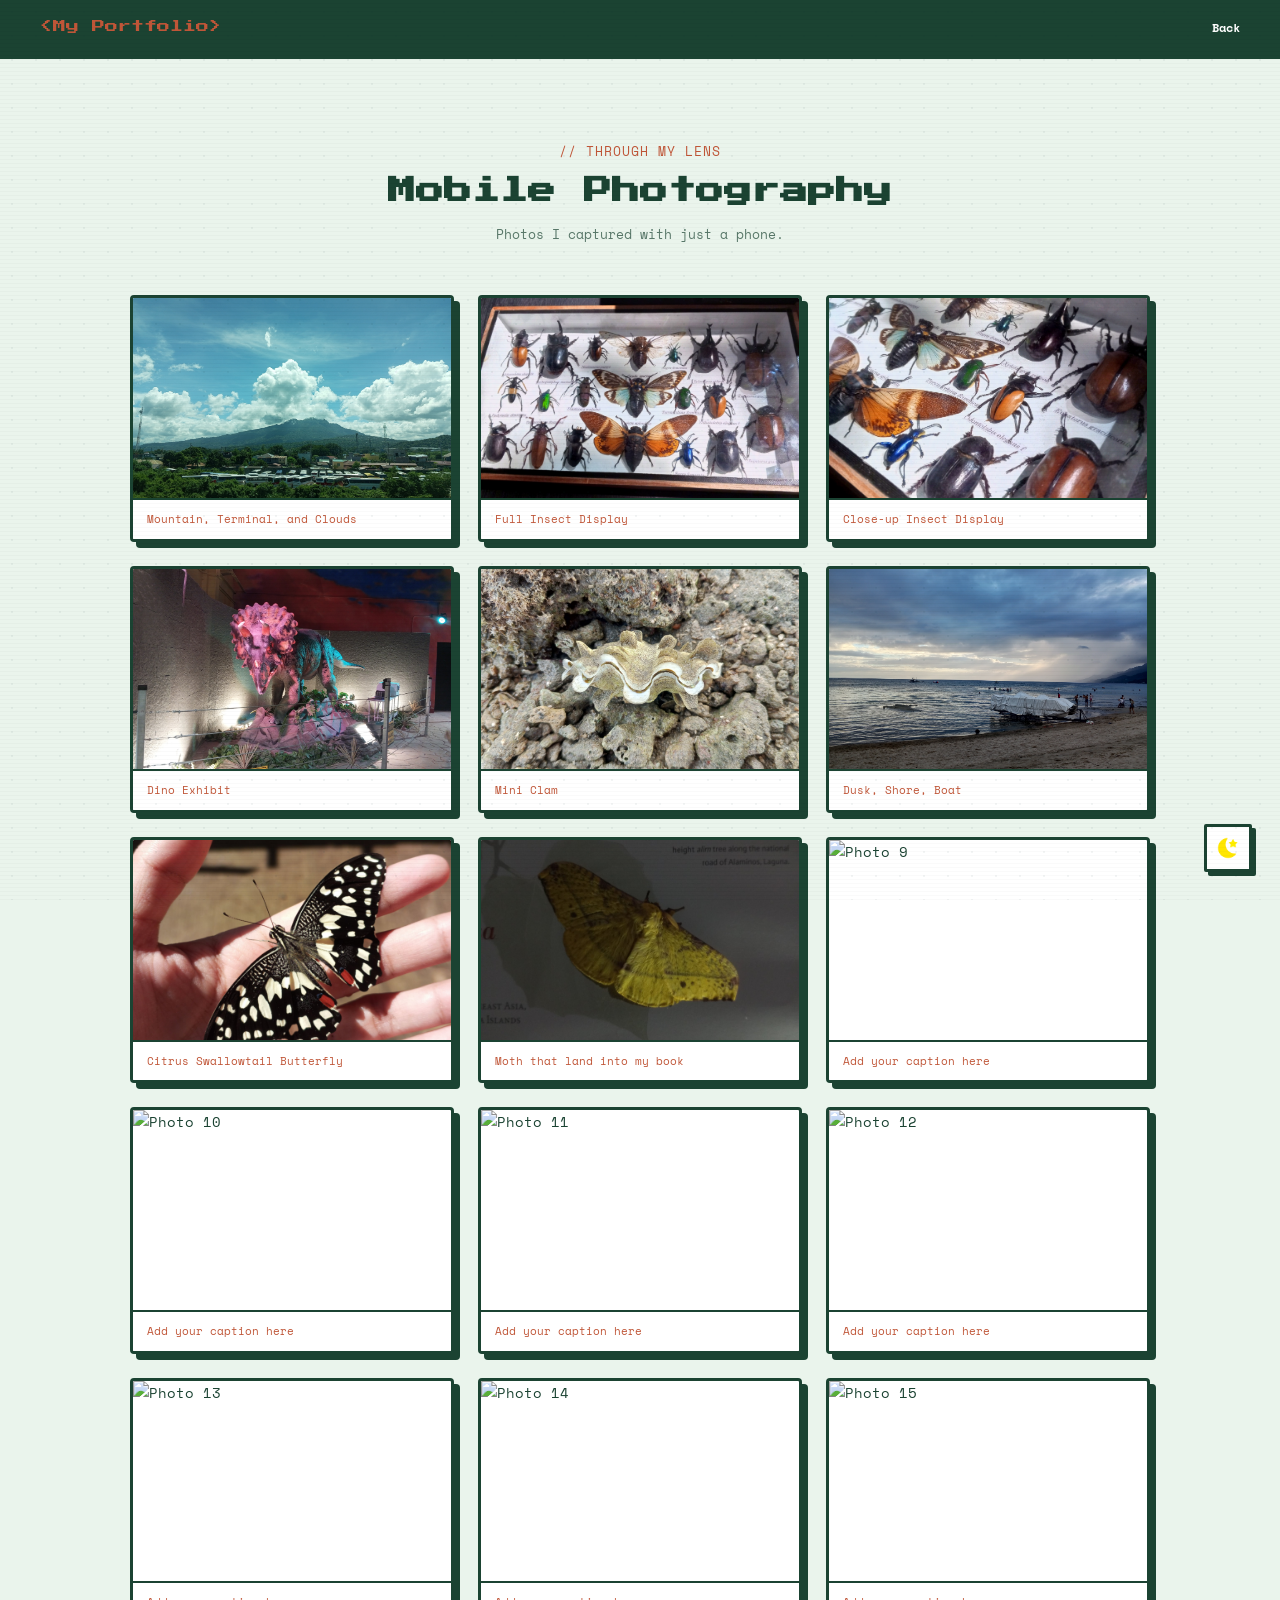
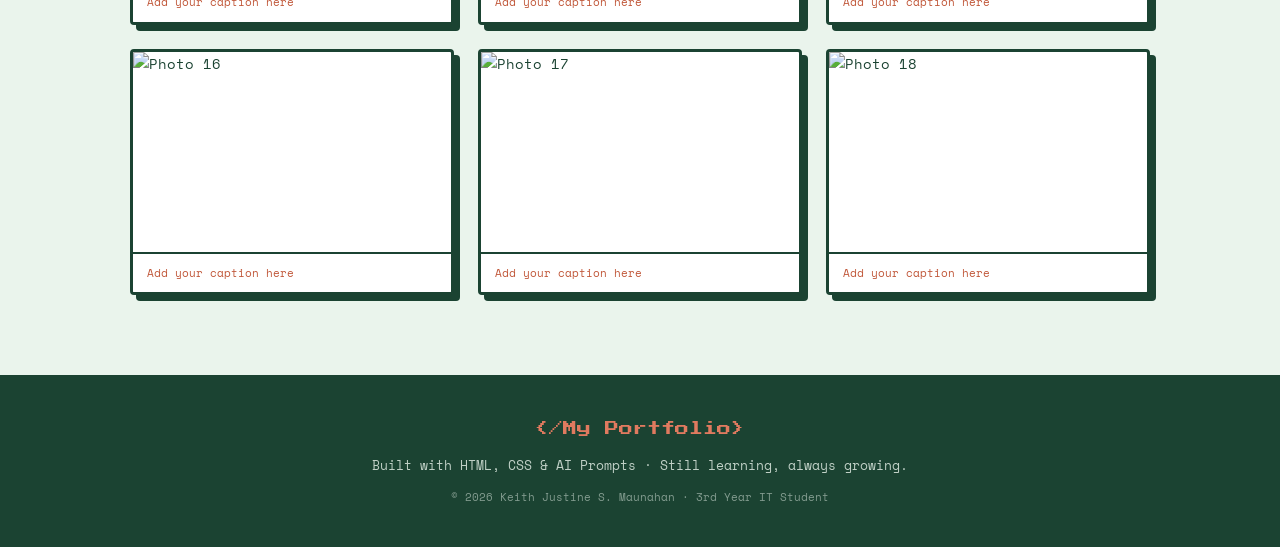
==== gallery.html @ 82a94fa5 "first commit" ====
<!DOCTYPE html>
<html lang="en">

<head>
  <meta charset="UTF-8" />
  <meta name="viewport" content="width=device-width, initial-scale=1.0" />
  <title>Portfolio | Gallery</title>
  <link rel="stylesheet" href="assets/css/style.css" />
  <link rel="stylesheet" href="assets/css/gallery.css" />
  <link rel="preconnect" href="https://fonts.googleapis.com" />
  <link rel="preconnect" href="https://fonts.gstatic.com" crossorigin />
  <link href="https://fonts.googleapis.com/css2?family=Press+Start+2P&family=Space+Mono:ital,wght@0,400;0,700;1,400&display=swap" rel="stylesheet" />
</head>

<body>
<script>
  if (localStorage.getItem('theme') === 'dark') document.body.classList.add('dark');
</script>

  <!-- Scanlines -->
  <div class="scanlines" aria-hidden="true"></div>

  <!-- Dark Mode Toggle -->
  <button class="theme-toggle" id="themeToggle" title="Toggle dark mode" aria-label="Toggle dark mode">
    <img src="assets/images/icons/moon_icon.png" alt="Dark mode" class="icon-moon" />
    <img src="assets/images/icons/sun_icon.png" alt="Light mode" class="icon-sun" />
  </button>
  </button>

  <nav class="navbar">
    <div class="nav-logo">
      <span>&lt;My Portfolio&gt;</span>
    </div>
    <a href="index.html" class="back-btn">Back</a>
  </nav>


  <div class="gallery-page">

    <div class="section-header">
      <p class="section-label">// THROUGH MY LENS</p>
      <h2 class="section-title">Mobile Photography</h2>
      <p class="section-subtitle">Photos I captured with just a phone.</p>
    </div>


    <div class="gallery-grid">

      <div class="gallery-item">
        <img src="assets/images/IMG_20231026_111419_089.jpg" alt="Photo 1" class="photo-box" />
        <div class="caption"><p>Mountain, Terminal, and Clouds</p></div>
      </div>

      <div class="gallery-item">
        <img src="assets/images/IMG_20231109_130447_533.jpg" alt="Photo 2" class="photo-box" />
        <div class="caption"><p>Full Insect Display</p></div>
      </div>

      <div class="gallery-item">
        <img src="assets/images/IMG_20231109_130508_630.jpg" alt="Photo 3" class="photo-box" />
        <div class="caption"><p>Close-up Insect Display</p></div>
      </div>

      <div class="gallery-item">
        <img src="assets/images/IMG_20231109_173409_094.jpg" alt="Photo 4" class="photo-box" />
        <div class="caption"><p>Dino Exhibit</p></div>
      </div>

      <div class="gallery-item">
        <img src="assets/images/IMG_20231228_083316_686.jpg" alt="Photo 5" class="photo-box" />
        <div class="caption"><p>Mini Clam</p></div>
      </div>

      <div class="gallery-item">
        <img src="assets/images/IMG_20231228_165248_809.jpg" alt="Photo 6" class="photo-box" />
        <div class="caption"><p>Dusk, Shore, Boat</p></div>
      </div>

      <div class="gallery-item">
        <img src="assets/images/1756724284513.jpg" alt="Photo 7" class="photo-box" />
        <div class="caption"><p>Citrus Swallowtail Butterfly</p></div>
      </div>

      <div class="gallery-item">
        <img src="assets/images/1756746847976.jpg" alt="Photo 8" class="photo-box" />
        <div class="caption"><p>Moth that land into my book</p></div>
      </div>

      <div class="gallery-item">
        <img src="assets/images/photo-9.jpg" alt="Photo 9" class="photo-box" />
        <div class="caption"><p>Add your caption here</p></div>
      </div>

      <div class="gallery-item">
        <img src="assets/images/photo-10.jpg" alt="Photo 10" class="photo-box" />
        <div class="caption"><p>Add your caption here</p></div>
      </div>

      <div class="gallery-item">
        <img src="assets/images/photo-11.jpg" alt="Photo 11" class="photo-box" />
        <div class="caption"><p>Add your caption here</p></div>
      </div>

      <div class="gallery-item">
        <img src="assets/images/photo-12.jpg" alt="Photo 12" class="photo-box" />
        <div class="caption"><p>Add your caption here</p></div>
      </div>

      <div class="gallery-item">
        <img src="assets/images/photo-13.jpg" alt="Photo 13" class="photo-box" />
        <div class="caption"><p>Add your caption here</p></div>
      </div>

      <div class="gallery-item">
        <img src="assets/images/photo-14.jpg" alt="Photo 14" class="photo-box" />
        <div class="caption"><p>Add your caption here</p></div>
      </div>

      <div class="gallery-item">
        <img src="assets/images/photo-15.jpg" alt="Photo 15" class="photo-box" />
        <div class="caption"><p>Add your caption here</p></div>
      </div>

      <div class="gallery-item">
        <img src="assets/images/photo-16.jpg" alt="Photo 16" class="photo-box" />
        <div class="caption"><p>Add your caption here</p></div>
      </div>

      <div class="gallery-item">
        <img src="assets/images/photo-17.jpg" alt="Photo 17" class="photo-box" />
        <div class="caption"><p>Add your caption here</p></div>
      </div>

      <div class="gallery-item">
        <img src="assets/images/photo-18.jpg" alt="Photo 18" class="photo-box" />
        <div class="caption"><p>Add your caption here</p></div>
      </div>

    </div>

  </div>


  <footer class="footer">
    <div class="footer-content">
      <p class="footer-brand">&lt;/My Portfolio&gt;</p>
      <p class="footer-msg">Built with HTML, CSS &amp; AI Prompts · Still learning, always growing.</p>
      <p class="footer-copy">© 2026 Keith Justine S. Maunahan · 3rd Year IT Student</p>
    </div>
  </footer>

  <!-- Scroll Reveal for Gallery -->
  <script>
    // Apply saved theme before paint
    if (localStorage.getItem('theme') === 'dark') {
      document.body.classList.add('dark');
    }

    // Dark mode toggle — ripple wipe transition
    document.getElementById('themeToggle').addEventListener('click', () => {
      const btn = document.getElementById('themeToggle');
      const rect = btn.getBoundingClientRect();
      const originX = rect.left + rect.width  / 2;
      const originY = rect.top  + rect.height / 2;
      const maxDist = Math.hypot(
        Math.max(originX, window.innerWidth  - originX),
        Math.max(originY, window.innerHeight - originY)
      ) * 2;

      const ripple = document.createElement('div');
      ripple.style.cssText = `
        position: fixed;
        left: ${originX}px;
        top:  ${originY}px;
        width:  0px;
        height: 0px;
        border-radius: 50%;
        transform: translate(-50%, -50%);
        pointer-events: none;
        z-index: 99998;
        background: ${document.body.classList.contains('dark') ? '#eaf4ec' : '#13101f'};
      `;
      document.body.appendChild(ripple);

      ripple.animate([
        { width: '0px',          height: '0px',          opacity: 1 },
        { width: maxDist + 'px', height: maxDist + 'px', opacity: 1 }
      ], { duration: 500, easing: 'cubic-bezier(0.22, 1, 0.36, 1)', fill: 'forwards' })
        .onfinish = () => {
          document.body.classList.toggle('dark');
          localStorage.setItem('theme',
            document.body.classList.contains('dark') ? 'dark' : 'light'
          );
          ripple.animate([
            { opacity: 1 },
            { opacity: 0 }
          ], { duration: 300, easing: 'ease', fill: 'forwards' })
            .onfinish = () => ripple.remove();
        };
    });

    // Scroll reveal
    const items = document.querySelectorAll('.gallery-page .gallery-item');
    const obs = new IntersectionObserver((entries) => {
      entries.forEach(e => { if (e.isIntersecting) e.target.classList.add('visible'); });
    }, { threshold: 0.1 });
    items.forEach(el => obs.observe(el));
  </script>

</body>
</html>
---- assets/css/style.css ----
/* =========================================
   COLOR SYSTEM — CSS Custom Properties
   Light = retro green | Dark = split-complementary purple
   ========================================= */

:root {
  --bg:          #eaf4ec;
  --bg-alt:      #f0f7f2;
  --surface:     #ffffff;
  --border:      #1b4332;
  --shadow:      #1b4332;
  --text:        #1b4332;
  --text-nav:    #ffffff;
  --accent:      #c05638;
  --accent-dark: #a04428;
  --muted:       #c8e6c9;
  --nav-bg:      #1b4332;
  --footer-bg:   #1b4332;
  --footer-text: #eaf4ec;
  --footer-brand:#e07a5f;
  --bar-track:   #c8e6c9;
  --theme-speed: 0.35s;
}

body.dark {
  --bg:          #13101f;
  --bg-alt:      #1a1530;
  --surface:     #211c38;
  --border:      #7c5cbf;
  --shadow:      #4a2d8a;
  --text:        #e0d7ff;
  --text-nav:    #e0d7ff;
  --accent:      #f0a500;
  --accent-dark: #c48500;
  --muted:       #3a2f5e;
  --nav-bg:      #0e0b1a;
  --footer-bg:   #0e0b1a;
  --footer-text: #c4b8f0;
  --footer-brand:#f0a500;
  --bar-track:   #3a2f5e;
}

/* =========================================
   BASE RESET & GLOBALS
   ========================================= */

* {
  margin: 0;
  padding: 0;
  box-sizing: border-box;
}

html {
  scroll-behavior: smooth;
}

body {
  background-color: var(--bg);
  color: var(--text);
  font-family: 'Space Mono', 'Courier New', monospace;
  line-height: 1.7;
  font-size: 14px;
  transition: background-color var(--theme-speed) ease,
              color var(--theme-speed) ease;
}

a {
  text-decoration: none;
  color: inherit;
}

ul {
  list-style: none;
}

img {
  max-width: 100%;
  display: block;
}

/* =========================================
   COMPONENTS
   ========================================= */

.card {
  background-color: var(--surface);
  border: 3px solid var(--border);
  box-shadow: 6px 6px 0px var(--shadow);
  padding: 24px;
  border-radius: 4px;
  transition: background-color var(--theme-speed) ease,
              border-color var(--theme-speed) ease,
              box-shadow var(--theme-speed) ease;
}

/* ── Buttons ── */
.btn {
  display: inline-block;
  padding: 12px 24px;
  font-family: 'Space Mono', 'Courier New', monospace;
  font-size: 13px;
  font-weight: 700;
  border: 3px solid var(--border);
  box-shadow: 4px 4px 0px var(--shadow);
  cursor: pointer;
  white-space: nowrap;
  transition: transform 0.18s cubic-bezier(0.22, 1, 0.36, 1),
              box-shadow 0.18s cubic-bezier(0.22, 1, 0.36, 1),
              background-color var(--theme-speed) ease,
              border-color var(--theme-speed) ease,
              color var(--theme-speed) ease;
}

.btn:hover {
  transform: translate(4px, 4px);
  box-shadow: 0px 0px 0px var(--shadow);
}

.btn:active {
  transform: translate(5px, 5px);
  box-shadow: none;
}

.btn-primary {
  background-color: var(--accent);
  color: #ffffff;
}

.btn-secondary {
  background-color: var(--surface);
  color: var(--text);
}

.btn-sm {
  padding: 8px 16px;
  font-size: 11px;
}

/* ── Sections ── */
.section {
  padding: 80px 40px;
  max-width: 1100px;
  margin: 0 auto;
}

.section-header {
  text-align: center;
  margin-bottom: 50px;
}

.section-label {
  color: var(--accent);
  font-family: 'Space Mono', 'Courier New', monospace;
  font-size: 13px;
  margin-bottom: 10px;
  letter-spacing: 1px;
  position: relative;
  display: inline-block;
}

.section-title {
  font-family: 'Press Start 2P', cursive;
  font-size: clamp(18px, 3vw, 28px);
  color: var(--text);
  margin-bottom: 12px;
  line-height: 1.4;
}

.section-subtitle {
  color: var(--text);
  opacity: 0.7;
  font-size: 13px;
}

.accent {
  color: var(--accent);
}

/* =========================================
   NAVBAR
   ========================================= */

.navbar {
  background-color: var(--nav-bg);
  border-bottom: 3px solid var(--border);
  padding: 16px 40px;
  display: flex;
  justify-content: space-between;
  align-items: center;
  position: sticky;
  top: 0;
  z-index: 100;
  transition: background-color var(--theme-speed) ease,
              border-color var(--theme-speed) ease;
}

.nav-logo span {
  font-family: 'Press Start 2P', cursive;
  font-size: 13px;
  color: var(--accent);
  transition: color var(--theme-speed) ease;
}

.nav-links {
  display: flex;
  gap: 30px;
}

.nav-links a {
  font-family: 'Space Mono', 'Courier New', monospace;
  font-size: 12px;
  color: var(--text-nav);
  font-weight: 700;
  position: relative;
  padding-left: 0;
  transition: color 0.2s ease, padding-left 0.2s ease;
}

/* ▶ cursor slides in from left on hover / active */
.nav-links a::before {
  content: "▶";
  position: absolute;
  left: -18px;
  top: 50%;
  translate: 0 -50%;
  font-size: 9px;
  color: var(--accent);
  opacity: 0;
  transform: translateX(-6px);
  transition: opacity 0.2s ease, transform 0.2s ease;
}

.nav-links a:hover,
.nav-links a.active {
  color: var(--accent);
  padding-left: 4px;
}

.nav-links a:hover::before,
.nav-links a.active::before {
  opacity: 1;
  transform: translateX(0);
}

/* =========================================
   HERO
   ========================================= */

.hero {
  min-height: 90vh;
  display: flex;
  flex-direction: row;
  align-items: center;
  justify-content: center;
  gap: 80px;
  padding: 60px 80px;
  background-color: var(--bg-alt);
  border-bottom: 3px solid var(--border);
  transition: background-color var(--theme-speed) ease,
              border-color var(--theme-speed) ease;
}

.hero-content {
  max-width: 560px;
}

.hero-badge {
  color: var(--accent);
  font-family: 'Space Mono', 'Courier New', monospace;
  font-size: 13px;
  font-weight: 700;
  margin-bottom: 16px;
  letter-spacing: 2px;
}

.hero-title {
  font-family: 'Press Start 2P', cursive;
  font-size: clamp(24px, 4vw, 42px);
  color: var(--text);
  margin-bottom: 16px;
  line-height: 1.3;
}

.hero-subtitle {
  font-family: 'Space Mono', 'Courier New', monospace;
  font-size: clamp(13px, 2vw, 16px);
  color: var(--accent);
  font-weight: 700;
  margin-bottom: 20px;
  letter-spacing: 1px;
}

.hero-desc {
  font-size: 14px;
  color: var(--text);
  opacity: 0.85;
  margin-bottom: 36px;
  line-height: 1.8;
}

.hero-buttons {
  display: flex;
  gap: 16px;
  flex-wrap: wrap;
}

.hero-avatar {
  flex-shrink: 0;
  display: flex;
  flex-direction: column;
  align-items: center;
}

/* ── Hero stat strip ── */
.hero-stats {
  display: flex;
  align-items: center;
  gap: 20px;
  margin-bottom: 28px;
  flex-wrap: wrap;
}

.hero-stat {
  display: flex;
  flex-direction: column;
  align-items: center;
  gap: 2px;
}

.hero-stat-num {
  font-family: 'Press Start 2P', cursive;
  font-size: 22px;
  color: var(--accent);
  line-height: 1;
  transition: color var(--theme-speed) ease;
}

.hero-stat-label {
  font-family: 'Space Mono', 'Courier New', monospace;
  font-size: 10px;
  color: var(--text);
  opacity: 0.7;
  text-align: center;
}

.hero-stat-divider {
  font-family: 'Press Start 2P', cursive;
  font-size: 20px;
  color: var(--muted);
  line-height: 1;
  align-self: center;
  transition: color var(--theme-speed) ease;
}

/* =========================================
   AVATAR — click-to-flip
   ========================================= */

.avatar-scene {
  width: 240px;
  height: 280px;
  perspective: 900px;
  cursor: pointer;
}

.avatar-card {
  width: 100%;
  height: 100%;
  position: relative;
  transform-style: preserve-3d;
  transform: rotateY(0deg);
}

@keyframes spin-to-back {
  0%   { transform: rotateY(0deg); }
  100% { transform: rotateY(1980deg); }
}

@keyframes spin-to-front {
  0%   { transform: rotateY(180deg); }
  100% { transform: rotateY(2160deg); }
}

.avatar-card.flip-to-back {
  animation: spin-to-back 1s ease-in-out forwards;
}

.avatar-card.flip-to-front {
  animation: spin-to-front 1s ease-in-out forwards;
}

.avatar-face {
  position: absolute;
  inset: 0;
  width: 100%;
  height: 100%;
  backface-visibility: hidden;
  -webkit-backface-visibility: hidden;
  overflow: hidden;
  border: 3px solid var(--border);
  box-shadow: 6px 6px 0px var(--shadow);
  border-radius: 4px;
  background-color: var(--surface);
  transition: border-color var(--theme-speed) ease,
              box-shadow var(--theme-speed) ease,
              background-color var(--theme-speed) ease;
}

.avatar-back {
  transform: rotateY(180deg);
}

.avatar-img {
  width: 100%;
  height: 100%;
  object-fit: cover;
  display: block;
}

.avatar-label {
  margin-top: 10px;
  text-align: center;
  font-family: 'Press Start 2P', cursive;
  font-size: 9px;
  color: var(--accent);
  letter-spacing: 2px;
  transition: color var(--theme-speed) ease;
}

.avatar-click-hint {
  position: absolute;
  bottom: 10px;
  left: 0; right: 0;
  text-align: center;
  font-family: 'Press Start 2P', cursive;
  font-size: 8px;
  color: #1b4332;
  background-color: rgba(220, 220, 220, 0.82);
  padding: 6px 0;
  opacity: 0;
  transition: opacity 0.25s ease;
  pointer-events: none;
  letter-spacing: 1px;
}

.avatar-scene:hover .avatar-click-hint {
  opacity: 1;
}

/* =========================================
   ABOUT SECTION
   ========================================= */

.about-section {
  background-color: var(--bg);
  transition: background-color var(--theme-speed) ease;
}

.about-content {
  display: flex;
  gap: 40px;
  align-items: stretch;
  flex-wrap: wrap;
}

.about-text {
  flex: 2;
  min-width: 280px;
  display: flex;
  flex-direction: column;
}

.about-text .card {
  flex: 1;
}

.about-text .card p {
  font-size: 14px;
  line-height: 1.8;
}

.about-list {
  margin-top: 16px;
}

.about-list li {
  font-family: 'Space Mono', 'Courier New', monospace;
  font-size: 13px;
  padding: 6px 0;
  border-bottom: 1px dashed var(--muted);
  transition: border-color var(--theme-speed) ease;
}

.about-list li:last-child {
  border-bottom: none;
}

.edu-list {
  flex: 1;
  min-width: 260px;
  display: flex;
  flex-direction: column;
  gap: 16px;
}

.edu-title {
  font-family: 'Press Start 2P', cursive;
  font-size: 11px;
  color: var(--accent);
  margin-bottom: 4px;
  transition: color var(--theme-speed) ease;
}

.edu-card {
  display: flex;
  flex-direction: row;
  align-items: center;
  gap: 16px;
  background-color: var(--surface);
  border: 3px solid var(--border);
  box-shadow: 6px 6px 0px var(--shadow);
  padding: 16px 20px;
  border-radius: 4px;
  transition: transform 0.22s cubic-bezier(0.22, 1, 0.36, 1),
              box-shadow 0.22s cubic-bezier(0.22, 1, 0.36, 1),
              background-color var(--theme-speed) ease,
              border-color var(--theme-speed) ease;
}

.edu-logo {
  width: 56px;
  height: 56px;
  object-fit: contain;
  flex-shrink: 0;
}

.edu-info {
  display: flex;
  flex-direction: column;
  gap: 4px;
}

.edu-name {
  font-family: 'Press Start 2P', cursive;
  font-size: 10px;
  color: var(--text);
  line-height: 1.6;
}

.edu-year {
  font-family: 'Space Mono', 'Courier New', monospace;
  font-size: 12px;
  color: var(--accent);
  font-weight: 700;
  transition: color var(--theme-speed) ease;
}

/* =========================================
   SKILLS SECTION
   ========================================= */

.skills-section {
  background-color: var(--bg-alt);
  border-top: 3px solid var(--muted);
  border-bottom: 3px solid var(--muted);
  transition: background-color var(--theme-speed) ease,
              border-color var(--theme-speed) ease;
}

.skills-grid {
  display: grid;
  grid-template-columns: repeat(auto-fit, minmax(min(100%, 300px), 1fr));
  gap: 20px;
}

.skill-card {
  display: flex;
  flex-direction: row;
  align-items: center;
  gap: 16px;
  background-color: var(--surface);
  border: 3px solid var(--border);
  box-shadow: 6px 6px 0px var(--shadow);
  padding: 16px 20px;
  border-radius: 4px;
  transition: transform 0.22s cubic-bezier(0.22, 1, 0.36, 1),
              box-shadow 0.22s cubic-bezier(0.22, 1, 0.36, 1),
              background-color var(--theme-speed) ease,
              border-color var(--theme-speed) ease;
}

.skill-icon {
  width: 56px;
  height: 56px;
  object-fit: contain;
  flex-shrink: 0;
}

.skill-info {
  flex: 1;
}

.skill-name {
  font-family: 'Press Start 2P', cursive;
  font-size: 10px;
  color: var(--text);
  margin-bottom: 4px;
  line-height: 1.6;
}

.skill-desc {
  font-size: 11px;
  opacity: 0.7;
  margin-bottom: 8px;
}

.skill-bar {
  width: 100%;
  height: 8px;
  background-color: var(--bar-track);
  border: 2px solid var(--border);
  border-radius: 2px;
  overflow: hidden;
  margin-top: 4px;
  transition: background-color var(--theme-speed) ease,
              border-color var(--theme-speed) ease;
}

.skill-bar-fill {
  height: 100%;
  background: repeating-linear-gradient(
    90deg,
    var(--accent) 0px,      var(--accent) 7px,
    var(--accent-dark) 7px, var(--accent-dark) 8px,
    var(--accent) 8px,      var(--accent) 15px,
    transparent 15px,       transparent 16px
  );
  width: 0%;
  transition: width 1s cubic-bezier(0.22, 1, 0.36, 1);
}

/* =========================================
   PROJECTS SECTION
   ========================================= */

.projects-section {
  background-color: var(--bg);
  transition: background-color var(--theme-speed) ease;
}

.projects-subheading {
  font-family: 'Space Mono', 'Courier New', monospace;
  font-size: 13px;
  font-weight: 700;
  color: var(--accent);
  letter-spacing: 1px;
  margin-bottom: 24px;
  padding-left: 2px;
  transition: color var(--theme-speed) ease;
}

.projects-grid {
  display: grid;
  grid-template-columns: repeat(auto-fit, minmax(min(100%, 300px), 1fr));
  gap: 28px;
}

.project-card {
  background-color: var(--surface);
  border: 3px solid var(--border);
  box-shadow: 6px 6px 0px var(--shadow);
  padding: 28px;
  border-radius: 4px;
  display: flex;
  flex-direction: column;
  transition: transform 0.22s cubic-bezier(0.22, 1, 0.36, 1),
              box-shadow 0.22s cubic-bezier(0.22, 1, 0.36, 1),
              background-color var(--theme-speed) ease,
              border-color var(--theme-speed) ease;
}

/* Terminal bar */
.project-terminal-bar {
  display: flex;
  align-items: center;
  gap: 6px;
  background-color: var(--nav-bg);
  margin: -28px -28px 16px -28px;
  padding: 8px 16px;
  border-radius: 2px 2px 0 0;
  transition: background-color var(--theme-speed) ease;
}

.project-terminal-bar--figma {
  background-color: var(--nav-bg);
}

.terminal-dot {
  width: 10px;
  height: 10px;
  border-radius: 50%;
  display: inline-block;
  flex-shrink: 0;
}

.dot-red    { background-color: #ff5f57; }
.dot-yellow { background-color: #febc2e; }
.dot-green  { background-color: #28c840; }

.terminal-title {
  font-family: 'Space Mono', 'Courier New', monospace;
  font-size: 10px;
  color: var(--text-nav);
  opacity: 0.85;
  margin-left: 6px;
  overflow: hidden;
  text-overflow: ellipsis;
  white-space: nowrap;
  transition: color var(--theme-speed) ease;
}

.figma-bar-icon {
  width: 14px;
  height: 14px;
  object-fit: contain;
  flex-shrink: 0;
  display: inline-block;
}

.project-img {
  width: 100%;
  height: 160px;
  background-color: var(--bg);
  border: 2px solid var(--muted);
  border-radius: 2px;
  display: flex;
  align-items: center;
  justify-content: center;
  margin-bottom: 16px;
  overflow: hidden;
  transition: border-color var(--theme-speed) ease,
              background-color var(--theme-speed) ease;
}

.project-screenshot {
  width: 100%;
  height: 100%;
  object-fit: cover;
  display: block;
  border-radius: 2px;
  transition: transform 0.3s cubic-bezier(0.22, 1, 0.36, 1);
}

.project-card:hover .project-screenshot {
  transform: scale(1.04);
}

.project-title {
  font-family: 'Press Start 2P', cursive;
  font-size: 13px;
  color: var(--text);
  margin-bottom: 12px;
  line-height: 1.5;
}

.project-desc {
  font-size: 13px;
  line-height: 1.7;
  opacity: 0.85;
  margin-bottom: 16px;
  flex: 1;
}

.project-tags {
  display: flex;
  flex-wrap: wrap;
  gap: 8px;
  margin-bottom: 20px;
}

.tag {
  background-color: var(--bg);
  border: 2px solid var(--border);
  font-family: 'Space Mono', 'Courier New', monospace;
  font-size: 10px;
  font-weight: 700;
  padding: 4px 8px;
  border-radius: 2px;
  color: var(--text);
  transition: background-color var(--theme-speed) ease,
              border-color var(--theme-speed) ease,
              color var(--theme-speed) ease;
}

.project-links {
  display: flex;
  flex-wrap: wrap;
  gap: 12px;
}

/* Project placeholder */
.project-placeholder {
  width: 100%;
  height: 100%;
  display: flex;
  align-items: center;
  justify-content: center;
  font-family: 'Space Mono', 'Courier New', monospace;
  font-size: 11px;
  color: var(--text);
  opacity: 0.35;
  background-color: var(--bg);
  border: 2px dashed var(--muted);
  border-radius: 2px;
  letter-spacing: 1px;
}

.project-placeholder--figma {
  border-color: var(--muted);
  color: var(--text);
  opacity: 0.35;
}

/* =========================================
   HOBBIES SECTION
   ========================================= */

.hobbies-section {
  background-color: var(--bg-alt);
  border-top: 3px solid var(--muted);
  border-bottom: 3px solid var(--muted);
  transition: background-color var(--theme-speed) ease,
              border-color var(--theme-speed) ease;
}

.hobbies-grid {
  display: grid;
  grid-template-columns: repeat(auto-fit, minmax(min(100%, 240px), 1fr));
  gap: 24px;
}

.hobby-card {
  background-color: var(--surface);
  border: 3px solid var(--border);
  box-shadow: 6px 6px 0px var(--shadow);
  padding: 24px;
  border-radius: 4px;
  transition: transform 0.22s cubic-bezier(0.22, 1, 0.36, 1),
              box-shadow 0.22s cubic-bezier(0.22, 1, 0.36, 1),
              background-color var(--theme-speed) ease,
              border-color var(--theme-speed) ease;
}

.hobby-icon {
  display: flex;
  justify-content: center;
  margin-bottom: 14px;
}

.hobby-icon img {
  width: 64px;
  height: 64px;
  object-fit: contain;
}

.hobby-title {
  font-family: 'Press Start 2P', cursive;
  font-size: 12px;
  color: var(--text);
  margin-bottom: 10px;
  line-height: 1.5;
}

.hobby-desc {
  font-size: 13px;
  line-height: 1.7;
  opacity: 0.85;
  margin-bottom: 14px;
}

/* =========================================
   GALLERY SECTION
   ========================================= */

.gallery-section {
  background-color: var(--bg);
  transition: background-color var(--theme-speed) ease;
}

.gallery-grid {
  display: grid;
  grid-template-columns: repeat(auto-fit, minmax(min(100%, 280px), 1fr));
  gap: 24px;
}

.gallery-item {
  border: 3px solid var(--border);
  box-shadow: 6px 6px 0px var(--shadow);
  border-radius: 4px;
  overflow: hidden;
  background-color: var(--surface);
  position: relative;
  transition: transform 0.22s cubic-bezier(0.22, 1, 0.36, 1),
              box-shadow 0.22s cubic-bezier(0.22, 1, 0.36, 1),
              background-color var(--theme-speed) ease,
              border-color var(--theme-speed) ease;
}

.photo-box {
  width: 100%;
  height: 200px;
  object-fit: cover;
  display: block;
  transition: transform 0.3s cubic-bezier(0.22, 1, 0.36, 1);
}

.video-box {
  width: 100%;
  height: 200px;
  object-fit: cover;
  display: block;
  background-color: var(--border);
}

.caption {
  background-color: var(--surface);
  border-top: 2px solid var(--border);
  padding: 10px 14px;
  transition: background-color var(--theme-speed) ease,
              border-color var(--theme-speed) ease;
}

.caption p {
  font-family: 'Space Mono', 'Courier New', monospace;
  font-size: 11px;
  color: var(--accent);
  transition: color var(--theme-speed) ease;
}

.gallery-btn-wrap {
  text-align: center;
  margin-top: 40px;
}

/* =========================================
   CONTACT SECTION
   ========================================= */

.contact-wrapper {
  background-color: var(--bg-alt);
  border-top: 3px solid var(--muted);
  transition: background-color var(--theme-speed) ease,
              border-color var(--theme-speed) ease;
}

.contact-grid {
  display: grid;
  grid-template-columns: repeat(auto-fit, minmax(min(100%, 180px), 1fr));
  gap: 20px;
}

.contact-card {
  background-color: var(--surface);
  border: 3px solid var(--border);
  box-shadow: 6px 6px 0px var(--shadow);
  padding: 24px 20px;
  text-align: center;
  border-radius: 4px;
  transition: transform 0.22s cubic-bezier(0.22, 1, 0.36, 1),
              box-shadow 0.22s cubic-bezier(0.22, 1, 0.36, 1),
              background-color var(--theme-speed) ease,
              border-color var(--theme-speed) ease;
}

.contact-icon {
  width: 40px;
  height: 40px;
  object-fit: contain;
  margin: 0 auto 10px auto;
}

.contact-name {
  font-family: 'Press Start 2P', cursive;
  font-size: 11px;
  color: var(--text);
  margin-bottom: 8px;
}

.contact-link {
  font-family: 'Space Mono', 'Courier New', monospace;
  font-size: 12px;
  color: var(--accent);
  font-weight: 700;
  word-break: break-all;
  transition: opacity 0.2s ease;
}

.contact-link:hover {
  opacity: 0.7;
  text-decoration: underline;
}

/* =========================================
   FOOTER
   ========================================= */

.footer {
  background-color: var(--footer-bg);
  border-top: 3px solid var(--border);
  padding: 40px 20px;
  text-align: center;
  transition: background-color var(--theme-speed) ease,
              border-color var(--theme-speed) ease;
}

.footer-content {
  display: flex;
  flex-direction: column;
  align-items: center;
  gap: 12px;
}

.footer-brand {
  font-family: 'Press Start 2P', cursive;
  font-size: 14px;
  color: var(--footer-brand);
  transition: color var(--theme-speed) ease;
}

.footer-msg {
  font-family: 'Space Mono', 'Courier New', monospace;
  font-size: 13px;
  color: var(--footer-text);
  opacity: 0.8;
  transition: color var(--theme-speed) ease;
}

.footer-copy {
  font-family: 'Space Mono', 'Courier New', monospace;
  font-size: 11px;
  color: var(--footer-text);
  opacity: 0.5;
  transition: color var(--theme-speed) ease;
}

/* =========================================
   RESPONSIVE
   ========================================= */

@media (max-width: 1024px) {
  .navbar {
    padding: 16px 24px;
  }

  .nav-links {
    flex-wrap: wrap;
    justify-content: flex-end;
    gap: 12px clamp(12px, 2vw, 22px);
  }

  .hero {
    gap: clamp(32px, 5vw, 56px);
    padding: 48px;
  }
}

@media (max-width: 900px) {
  .hero {
    flex-direction: column;
    padding: 50px 30px;
    text-align: center;
    gap: 40px;
  }

  .hero-stats {
    justify-content: center;
  }

  .hero-buttons {
    justify-content: center;
  }
}

@media (max-width: 768px) {
  .navbar {
    flex-direction: column;
    gap: 16px;
    padding: 16px 20px;
    text-align: center;
  }

  .nav-links {
    gap: 16px;
    flex-wrap: wrap;
    justify-content: center;
  }

  .section {
    padding: 60px 24px;
  }

  .about-content {
    flex-direction: column;
  }

  .edu-list {
    width: 100%;
  }
}

@media (max-width: 480px) {
  .hero {
    padding: 40px 20px;
  }

  .avatar-scene {
    width: 180px;
    height: 210px;
    perspective: 700px;
  }

  .skills-grid,
  .projects-grid,
  .hobbies-grid,
  .gallery-grid,
  .contact-grid {
    grid-template-columns: 1fr;
  }

  .section {
    padding: 50px 16px;
  }

  .nav-links {
    gap: 12px;
  }

  .nav-links a {
    font-size: 11px;
  }

  .hero-stats { gap: 12px; }
  .hero-stat-num { font-size: 18px; }
  .hero-stat-divider { display: none; }
  .project-card { padding: 20px; }
  .project-terminal-bar { margin: -20px -20px 14px; }
  .project-links .btn { white-space: normal; text-align: center; }
  .nav-links a:hover { padding-left: 0; }
  .nav-links a::before { display: none; }
}

/* =========================================
   ANIMATION SYSTEM — "PRESS START"
   
   CONCEPT: Everything uses the same visual
   language — a retro game UI. Cards feel like
   selecting an item in a menu (lift + shadow
   expands). Scroll reveals drop in like spawning
   items. Icons react to their hobby personality.
   
   Single easing token used everywhere:
   cubic-bezier(0.22, 1, 0.36, 1) — fast out,
   overshoots slightly, settles. Game-feel.
   ========================================= */

/* ── Dot-matrix background texture ── */
body::before {
  content: "";
  position: fixed;
  top: 0; left: 0; right: 0; bottom: 0;
  background-image: radial-gradient(var(--border) 1px, transparent 1px);
  background-size: 24px 24px;
  opacity: 0.05;
  pointer-events: none;
  z-index: 9999;
  transition: opacity var(--theme-speed) ease;
}

/* ── Scanlines overlay ── */
.scanlines {
  position: fixed;
  top: 0; left: 0; right: 0; bottom: 0;
  background: repeating-linear-gradient(
    to bottom,
    transparent 0px,
    transparent 3px,
    rgba(0,0,0,0.02) 3px,
    rgba(0,0,0,0.02) 4px
  );
  pointer-events: none;
  z-index: 10000;
}

/* ── Typewriter blinking cursor ── */
.cursor {
  display: inline-block;
  font-weight: bold;
  color: var(--accent);
  animation: kb-blink 1s step-end infinite;
}

@keyframes kb-blink {
  0%, 100% { opacity: 1; }
  50%       { opacity: 0; }
}

/* Avatar label — same blink */
.avatar-label {
  animation: kb-blink 1.4s step-end infinite;
}

/* ── Hero entrance — slide in from sides on page load ── */
.hero-content {
  animation: enter-left 0.7s cubic-bezier(0.22, 1, 0.36, 1) both;
}

.hero-avatar {
  animation: enter-right 0.7s cubic-bezier(0.22, 1, 0.36, 1) both;
}

@keyframes enter-left {
  from { opacity: 0; transform: translateX(-40px); }
  to   { opacity: 1; transform: translateX(0); }
}

@keyframes enter-right {
  from { opacity: 0; transform: translateX(40px); }
  to   { opacity: 1; transform: translateX(0); }
}

/* ── Scroll reveal — elements drop down into place ──
   Like a game spawning an item into the world. ── */
.reveal {
  opacity: 0;
  transform: translateY(-20px);
  transition: opacity 0.55s cubic-bezier(0.22, 1, 0.36, 1),
              transform 0.55s cubic-bezier(0.22, 1, 0.36, 1);
}

.reveal.visible {
  opacity: 1;
  transform: translateY(0);
}

/* Stagger siblings */
.reveal:nth-child(1)  { transition-delay: 0.00s; }
.reveal:nth-child(2)  { transition-delay: 0.07s; }
.reveal:nth-child(3)  { transition-delay: 0.14s; }
.reveal:nth-child(4)  { transition-delay: 0.21s; }
.reveal:nth-child(5)  { transition-delay: 0.28s; }
.reveal:nth-child(6)  { transition-delay: 0.35s; }
.reveal:nth-child(7)  { transition-delay: 0.42s; }
.reveal:nth-child(8)  { transition-delay: 0.49s; }
.reveal:nth-child(9)  { transition-delay: 0.56s; }
.reveal:nth-child(10) { transition-delay: 0.63s; }
.reveal:nth-child(11) { transition-delay: 0.70s; }
.reveal:nth-child(12) { transition-delay: 0.77s; }

/* ── UNIVERSAL CARD HOVER ──
   Every card type: lifts up-left, shadow expands
   down-right. Like selecting a tile in a game menu.
   transition is already set on each card above. ── */

.skill-card:hover,
.hobby-card:hover,
.project-card:hover,
.contact-card:hover,
.edu-card:hover {
  transform: translate(-3px, -3px);
  box-shadow: 9px 9px 0px var(--shadow);
}

.gallery-item:hover {
  transform: translate(-3px, -3px);
  box-shadow: 9px 9px 0px var(--shadow);
}

/* ── Gallery photo zoom on hover ── */
.gallery-item:hover .photo-box {
  transform: scale(1.05);
}

/* ── Gallery viewfinder vignette on hover ── */
.gallery-item::after {
  content: "";
  position: absolute;
  inset: 0;
  box-shadow: inset 0 0 0px 0px rgba(0,0,0,0);
  transition: box-shadow 0.35s ease;
  pointer-events: none;
  border-radius: 4px;
}

.gallery-item:hover::after {
  box-shadow: inset 0 0 22px 5px rgba(0,0,0,0.18);
}

/* ── Hero name glitch on hover ── */
.hero-title .accent {
  display: inline-block;
  transition: text-shadow 0.1s ease;
}

.hero-title .accent:hover {
  animation: name-glitch 0.45s steps(2, end) infinite;
}

@keyframes name-glitch {
  0%   { text-shadow:  2px 0 var(--accent), -2px 0 transparent; transform: translateX(0); }
  25%  { text-shadow: -2px 0 var(--accent),  2px 0 transparent; transform: translateX(2px); }
  50%  { text-shadow:  2px 0 var(--border),  0px 0 transparent; transform: translateX(-1px); }
  75%  { text-shadow: none;                                      transform: translateX(0); }
  100% { text-shadow:  2px 0 var(--accent), -2px 0 transparent; transform: translateX(0); }
}

/* ── Terminal cursor blinks in project bar on hover ── */
.project-card:hover .terminal-title::after {
  content: "█";
  color: var(--accent);
  animation: kb-blink 0.65s step-end infinite;
  margin-left: 3px;
  font-size: 9px;
}

/* ── Hobby icon animations — each maps to its hobby ── */

/* 1. Camera — shutter flash */
.hobby-card:nth-child(1):hover .hobby-icon img {
  animation: shutter 0.3s ease;
}
@keyframes shutter {
  0%   { opacity: 1; }
  30%  { opacity: 0.05; }
  60%  { opacity: 1; }
  100% { opacity: 1; }
}

/* 2. Gaming — controller rumble */
.hobby-card:nth-child(2):hover .hobby-icon img {
  animation: rumble 0.4s cubic-bezier(0.22, 1, 0.36, 1);
}
@keyframes rumble {
  0%   { transform: translate(0, 0) rotate(0deg); }
  15%  { transform: translate(-3px, 1px) rotate(-2deg); }
  30%  { transform: translate(3px, -1px) rotate(2deg); }
  45%  { transform: translate(-2px, 2px) rotate(-1deg); }
  60%  { transform: translate(2px, -1px) rotate(1deg); }
  75%  { transform: translate(-1px, 1px) rotate(0deg); }
  100% { transform: translate(0, 0) rotate(0deg); }
}

/* 3. Drawing — pencil wiggle */
.hobby-card:nth-child(3):hover .hobby-icon img {
  animation: pencil-wiggle 0.45s cubic-bezier(0.22, 1, 0.36, 1);
  transform-origin: bottom center;
}
@keyframes pencil-wiggle {
  0%   { transform: rotate(0deg); }
  20%  { transform: rotate(-10deg); }
  45%  { transform: rotate(7deg); }
  65%  { transform: rotate(-4deg); }
  80%  { transform: rotate(2deg); }
  100% { transform: rotate(0deg); }
}

/* 4. Gardening — plant sway */
.hobby-card:nth-child(4):hover .hobby-icon img {
  animation: plant-sway 0.65s ease-in-out;
  transform-origin: bottom center;
}
@keyframes plant-sway {
  0%   { transform: rotate(0deg); }
  25%  { transform: rotate(5deg); }
  55%  { transform: rotate(-3deg); }
  75%  { transform: rotate(2deg); }
  100% { transform: rotate(0deg); }
}

/* 5. Web coding — power-up flash */
.hobby-card:nth-child(5):hover .hobby-icon img {
  animation: powerup 0.35s cubic-bezier(0.22, 1, 0.36, 1);
}
@keyframes powerup {
  0%   { transform: scale(1);    filter: brightness(1); }
  40%  { transform: scale(1.18); filter: brightness(1.5); }
  70%  { transform: scale(0.96); filter: brightness(1.1); }
  100% { transform: scale(1);    filter: brightness(1); }
}

/* 6. Crafts — tilt pick-up */
.hobby-card:nth-child(6):hover .hobby-icon img {
  animation: craft-tilt 0.45s cubic-bezier(0.22, 1, 0.36, 1);
  transform-origin: bottom left;
}
@keyframes craft-tilt {
  0%   { transform: rotate(0deg) scale(1); }
  35%  { transform: rotate(-12deg) scale(1.1); }
  65%  { transform: rotate(6deg) scale(1.05); }
  100% { transform: rotate(0deg) scale(1); }
}

/* ── Contact icons — item collect pop ── */
.contact-card:hover .contact-icon {
  animation: item-collect 0.35s cubic-bezier(0.22, 1, 0.36, 1);
}
@keyframes item-collect {
  0%   { transform: translateY(0) scale(1); }
  35%  { transform: translateY(-11px) scale(1.18); }
  65%  { transform: translateY(-5px) scale(1.08); }
  100% { transform: translateY(0) scale(1); }
}

/* ── Skill bar — smooth fill on reveal ── */
/* (width animated via JS setting width, transition handles it) */

/* =========================================
   DARK MODE TOGGLE BUTTON
   ========================================= */

.theme-toggle {
  position: fixed;
  bottom: 28px;
  right: 28px;
  z-index: 9998;
  width: 48px;
  height: 48px;
  border: 3px solid var(--border);
  box-shadow: 4px 4px 0px var(--shadow);
  background-color: var(--surface);
  cursor: pointer;
  border-radius: 2px;
  font-size: 18px;
  display: flex;
  align-items: center;
  justify-content: center;
  transition: transform 0.2s cubic-bezier(0.22, 1, 0.36, 1),
              box-shadow 0.2s cubic-bezier(0.22, 1, 0.36, 1),
              background-color var(--theme-speed) ease,
              border-color var(--theme-speed) ease;
  line-height: 1;
}

.theme-toggle:hover {
  transform: translate(-3px, -3px);
  box-shadow: 7px 7px 0px var(--shadow);
}

.theme-toggle:active {
  transform: translate(4px, 4px);
  box-shadow: 0px 0px 0px var(--shadow);
}

.theme-toggle .icon-moon,
.theme-toggle .icon-sun {
  width: 22px;
  height: 22px;
  object-fit: contain;
  display: block;
}

.theme-toggle .icon-sun { display: none; }

body.dark .theme-toggle .icon-moon { display: none; }
body.dark .theme-toggle .icon-sun  { display: block; }
---- assets/css/gallery.css ----
.gallery-page {
  padding: 80px 40px;
  max-width: 1100px;
  margin: 0 auto;
}

/* ── Back button — same ▶ cursor as nav ── */
.back-btn {
  font-family: 'Space Mono', 'Courier New', monospace;
  font-size: 12px;
  font-weight: 700;
  color: var(--text-nav);
  position: relative;
  padding-left: 0;
  transition: color 0.2s ease, padding-left 0.2s ease;
}

.back-btn::before {
  content: "▶";
  position: absolute;
  left: -18px;
  font-size: 9px;
  color: var(--accent);
  opacity: 0;
  transform: translateX(-6px);
  transition: opacity 0.2s ease, transform 0.2s ease;
  top: 50%;
  translate: 0 -50%;
}

.back-btn:hover {
  color: var(--accent);
  padding-left: 4px;
}

.back-btn:hover::before {
  opacity: 1;
  transform: translateX(0);
}

/* ── Gallery items — reveal on scroll ── */
.gallery-page .gallery-item {
  opacity: 0;
  transform: translateY(-20px);
  transition: opacity 0.55s cubic-bezier(0.22, 1, 0.36, 1),
              transform 0.55s cubic-bezier(0.22, 1, 0.36, 1),
              box-shadow 0.22s cubic-bezier(0.22, 1, 0.36, 1);
}

.gallery-page .gallery-item.visible {
  opacity: 1;
  transform: translateY(0);
}

/* Stagger */
.gallery-page .gallery-item:nth-child(1)  { transition-delay: 0.00s; }
.gallery-page .gallery-item:nth-child(2)  { transition-delay: 0.05s; }
.gallery-page .gallery-item:nth-child(3)  { transition-delay: 0.10s; }
.gallery-page .gallery-item:nth-child(4)  { transition-delay: 0.15s; }
.gallery-page .gallery-item:nth-child(5)  { transition-delay: 0.20s; }
.gallery-page .gallery-item:nth-child(6)  { transition-delay: 0.25s; }
.gallery-page .gallery-item:nth-child(7)  { transition-delay: 0.30s; }
.gallery-page .gallery-item:nth-child(8)  { transition-delay: 0.35s; }
.gallery-page .gallery-item:nth-child(9)  { transition-delay: 0.40s; }
.gallery-page .gallery-item:nth-child(10) { transition-delay: 0.45s; }
.gallery-page .gallery-item:nth-child(11) { transition-delay: 0.50s; }
.gallery-page .gallery-item:nth-child(12) { transition-delay: 0.55s; }

/* Hover — same card lift as index */
.gallery-page .gallery-item:hover {
  transform: translate(-3px, -3px);
  box-shadow: 9px 9px 0px var(--shadow);
}

/* Photo zoom + vignette — same as index */
.gallery-page .photo-box {
  transition: transform 0.3s cubic-bezier(0.22, 1, 0.36, 1);
}

.gallery-page .gallery-item:hover .photo-box {
  transform: scale(1.05);
}

.gallery-page .gallery-item::after {
  content: "";
  position: absolute;
  inset: 0;
  box-shadow: inset 0 0 0px 0px rgba(0,0,0,0);
  transition: box-shadow 0.35s ease;
  pointer-events: none;
  border-radius: 4px;
}

.gallery-page .gallery-item:hover::after {
  box-shadow: inset 0 0 22px 5px rgba(0,0,0,0.18);
}

@media (max-width: 768px) {
  .gallery-page { padding: 60px 24px; }
}

@media (max-width: 480px) {
  .gallery-page { padding: 50px 16px; }
  .back-btn::before { display: none; }
  .back-btn:hover { padding-left: 0; }
}
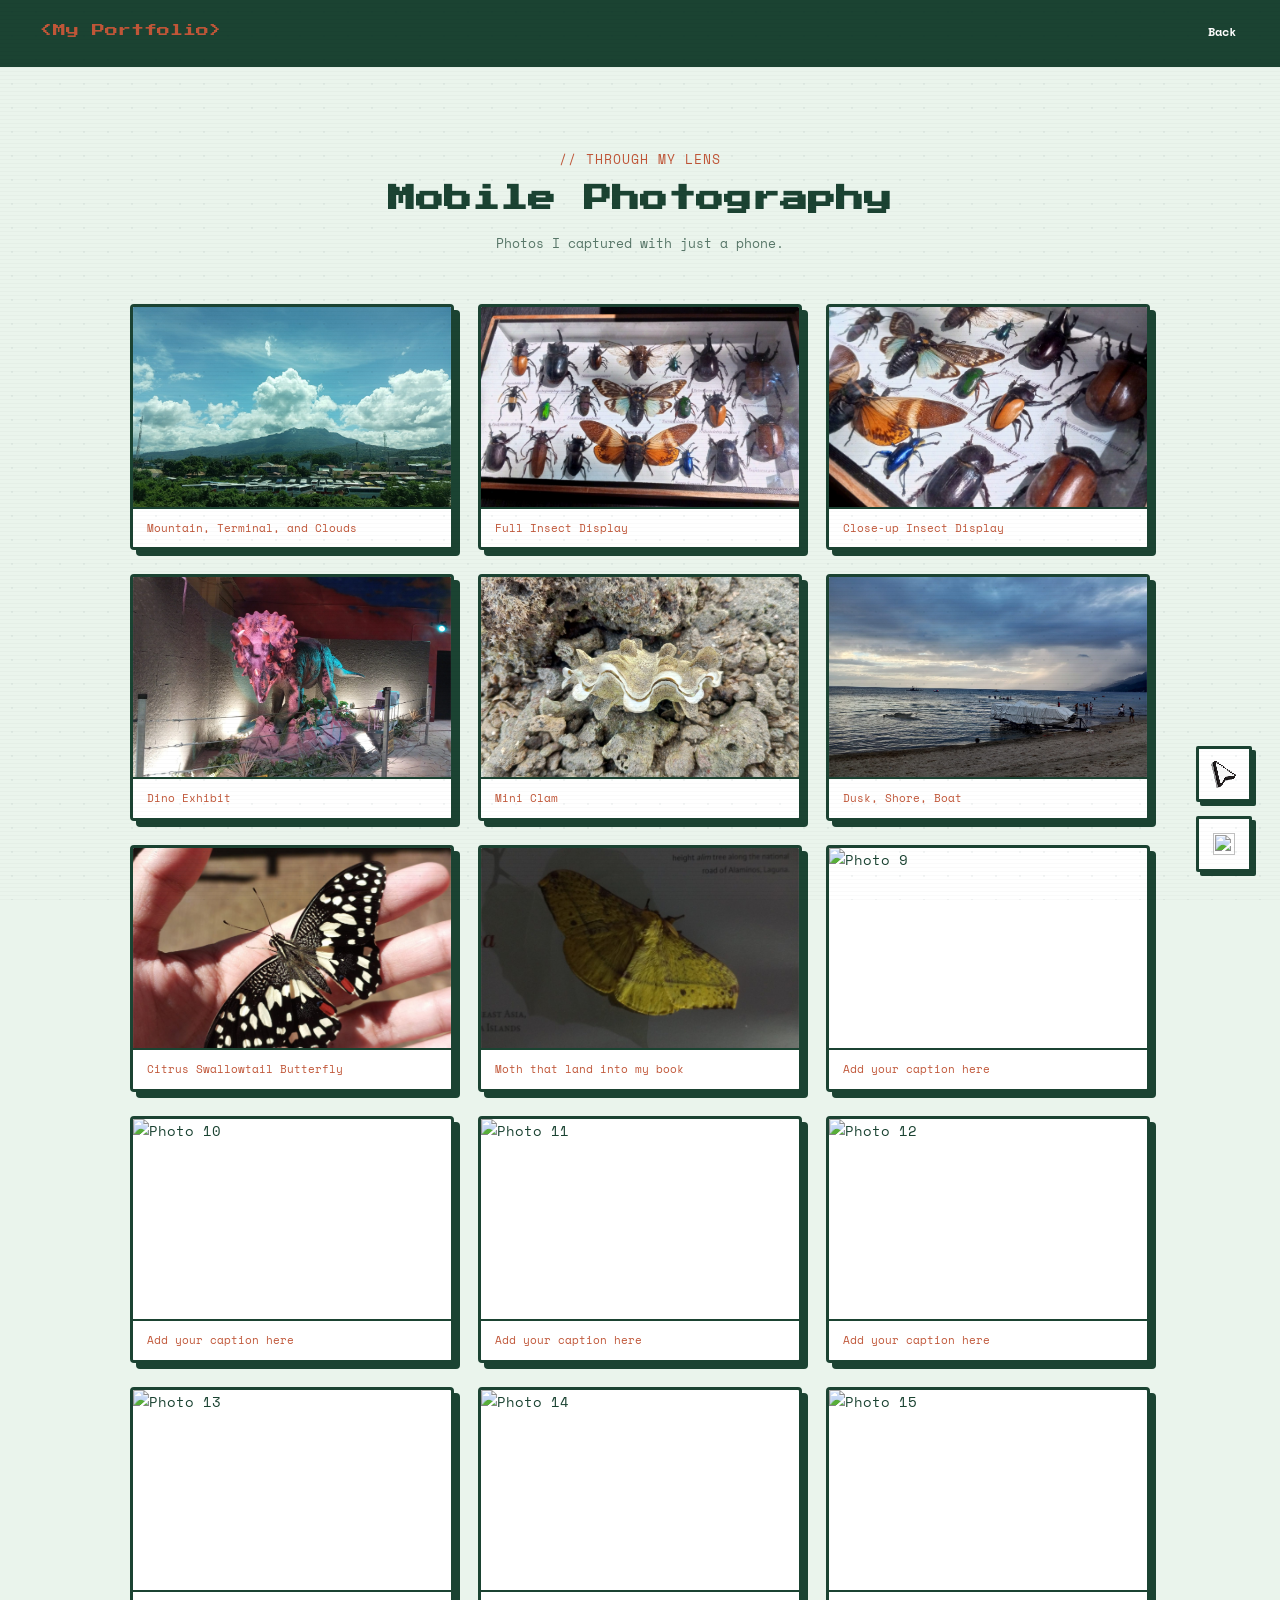
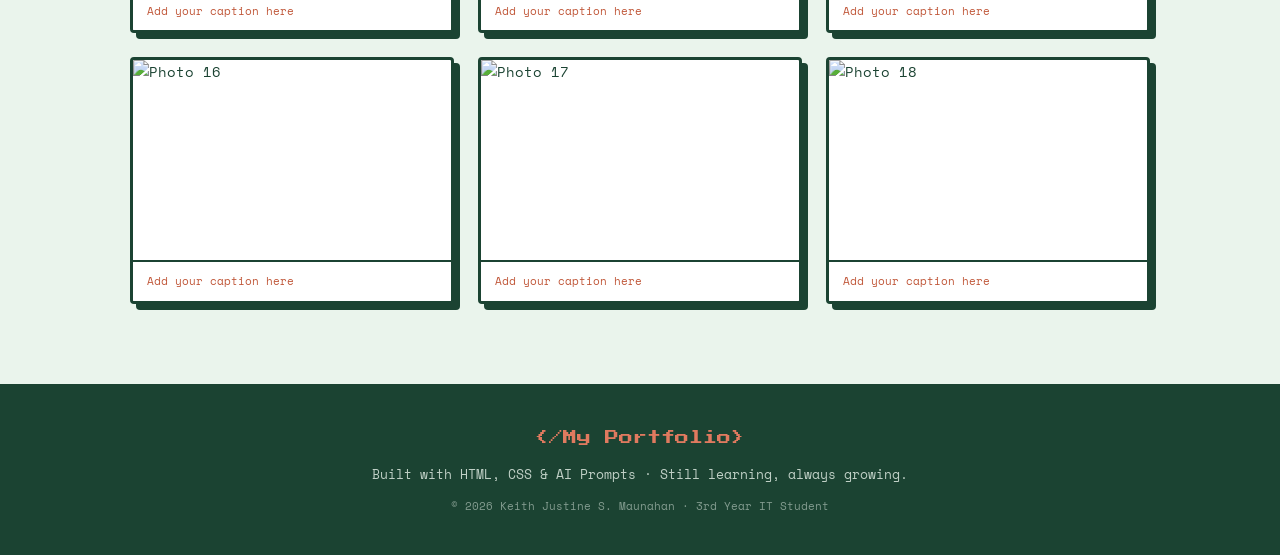
==== commit 627ea5f8: "Update my-portfolio website." ====
--- a/gallery.html
+++ b/gallery.html
@@ -4,7 +4,8 @@
 <head>
   <meta charset="UTF-8" />
   <meta name="viewport" content="width=device-width, initial-scale=1.0" />
-  <title>Portfolio | Gallery</title>
+  <title>My Portfolio | Gallery</title>
+  <link rel="icon" type="image/svg+xml" href="https://api.iconify.design/pixelarticons/save.svg?color=%23ffffff" />
   <link rel="stylesheet" href="assets/css/style.css" />
   <link rel="stylesheet" href="assets/css/gallery.css" />
   <link rel="preconnect" href="https://fonts.googleapis.com" />
@@ -13,18 +14,23 @@
 </head>
 
 <body>
-<script>
-  if (localStorage.getItem('theme') === 'dark') document.body.classList.add('dark');
-</script>
+<script src="assets/js/theme.js"></script>
 
   <!-- Scanlines -->
   <div class="scanlines" aria-hidden="true"></div>
+  <div class="pixel-particles" aria-hidden="true">
+    <span></span><span></span><span></span><span></span><span></span>
+    <span></span><span></span><span></span><span></span><span></span>
+  </div>
 
   <!-- Dark Mode Toggle -->
   <button class="theme-toggle" id="themeToggle" title="Toggle dark mode" aria-label="Toggle dark mode">
-    <img src="assets/images/icons/moon_icon.png" alt="Dark mode" class="icon-moon" />
-    <img src="assets/images/icons/sun_icon.png" alt="Light mode" class="icon-sun" />
+    <img src="https://api.iconify.design/pixelarticons/moon.svg?color=%23c05638" alt="" aria-hidden="true" class="icon-moon" />
+    <img src="https://api.iconify.design/pixelarticons/sun.svg?color=%23f0a500" alt="" aria-hidden="true" class="icon-sun" />
   </button>
+  <button class="cursor-toggle" id="cursorToggle" type="button" title="Switch to pixel pointer cursor" aria-label="Switch to pixel pointer cursor" aria-pressed="false">
+    <img src="assets/images/optimized/default_cursor.png" alt="" aria-hidden="true" class="cursor-icon-pointer" />
+    <img src="assets/images/pickaxe.png" alt="" aria-hidden="true" class="cursor-icon-pickaxe" />
   </button>
 
   <nav class="navbar">
@@ -47,92 +53,92 @@
     <div class="gallery-grid">
 
       <div class="gallery-item">
-        <img src="assets/images/IMG_20231026_111419_089.jpg" alt="Photo 1" class="photo-box" />
+        <img src="assets/images/optimized/IMG_20231026_111419_089.jpg" alt="Photo 1" class="photo-box" decoding="async" fetchpriority="high" />
         <div class="caption"><p>Mountain, Terminal, and Clouds</p></div>
       </div>
 
       <div class="gallery-item">
-        <img src="assets/images/IMG_20231109_130447_533.jpg" alt="Photo 2" class="photo-box" />
+        <img src="assets/images/optimized/IMG_20231109_130447_533.jpg" alt="Photo 2" class="photo-box" decoding="async" />
         <div class="caption"><p>Full Insect Display</p></div>
       </div>
 
       <div class="gallery-item">
-        <img src="assets/images/IMG_20231109_130508_630.jpg" alt="Photo 3" class="photo-box" />
+        <img src="assets/images/optimized/IMG_20231109_130508_630.jpg" alt="Photo 3" class="photo-box" decoding="async" />
         <div class="caption"><p>Close-up Insect Display</p></div>
       </div>
 
       <div class="gallery-item">
-        <img src="assets/images/IMG_20231109_173409_094.jpg" alt="Photo 4" class="photo-box" />
+        <img src="assets/images/optimized/IMG_20231109_173409_094.jpg" alt="Photo 4" class="photo-box" loading="lazy" decoding="async" />
         <div class="caption"><p>Dino Exhibit</p></div>
       </div>
 
       <div class="gallery-item">
-        <img src="assets/images/IMG_20231228_083316_686.jpg" alt="Photo 5" class="photo-box" />
+        <img src="assets/images/optimized/IMG_20231228_083316_686.jpg" alt="Photo 5" class="photo-box" loading="lazy" decoding="async" />
         <div class="caption"><p>Mini Clam</p></div>
       </div>
 
       <div class="gallery-item">
-        <img src="assets/images/IMG_20231228_165248_809.jpg" alt="Photo 6" class="photo-box" />
+        <img src="assets/images/optimized/IMG_20231228_165248_809.jpg" alt="Photo 6" class="photo-box" loading="lazy" decoding="async" />
         <div class="caption"><p>Dusk, Shore, Boat</p></div>
       </div>
 
       <div class="gallery-item">
-        <img src="assets/images/1756724284513.jpg" alt="Photo 7" class="photo-box" />
+        <img src="assets/images/optimized/1756724284513.jpg" alt="Photo 7" class="photo-box" loading="lazy" decoding="async" />
         <div class="caption"><p>Citrus Swallowtail Butterfly</p></div>
       </div>
 
       <div class="gallery-item">
-        <img src="assets/images/1756746847976.jpg" alt="Photo 8" class="photo-box" />
+        <img src="assets/images/optimized/1756746847976.jpg" alt="Photo 8" class="photo-box" loading="lazy" decoding="async" />
         <div class="caption"><p>Moth that land into my book</p></div>
       </div>
 
       <div class="gallery-item">
-        <img src="assets/images/photo-9.jpg" alt="Photo 9" class="photo-box" />
+        <img src="assets/images/photo-9.jpg" alt="Photo 9" class="photo-box" loading="lazy" decoding="async" />
         <div class="caption"><p>Add your caption here</p></div>
       </div>
 
       <div class="gallery-item">
-        <img src="assets/images/photo-10.jpg" alt="Photo 10" class="photo-box" />
+        <img src="assets/images/photo-10.jpg" alt="Photo 10" class="photo-box" loading="lazy" decoding="async" />
         <div class="caption"><p>Add your caption here</p></div>
       </div>
 
       <div class="gallery-item">
-        <img src="assets/images/photo-11.jpg" alt="Photo 11" class="photo-box" />
+        <img src="assets/images/photo-11.jpg" alt="Photo 11" class="photo-box" loading="lazy" decoding="async" />
         <div class="caption"><p>Add your caption here</p></div>
       </div>
 
       <div class="gallery-item">
-        <img src="assets/images/photo-12.jpg" alt="Photo 12" class="photo-box" />
+        <img src="assets/images/photo-12.jpg" alt="Photo 12" class="photo-box" loading="lazy" decoding="async" />
         <div class="caption"><p>Add your caption here</p></div>
       </div>
 
       <div class="gallery-item">
-        <img src="assets/images/photo-13.jpg" alt="Photo 13" class="photo-box" />
+        <img src="assets/images/photo-13.jpg" alt="Photo 13" class="photo-box" loading="lazy" decoding="async" />
         <div class="caption"><p>Add your caption here</p></div>
       </div>
 
       <div class="gallery-item">
-        <img src="assets/images/photo-14.jpg" alt="Photo 14" class="photo-box" />
+        <img src="assets/images/photo-14.jpg" alt="Photo 14" class="photo-box" loading="lazy" decoding="async" />
         <div class="caption"><p>Add your caption here</p></div>
       </div>
 
       <div class="gallery-item">
-        <img src="assets/images/photo-15.jpg" alt="Photo 15" class="photo-box" />
+        <img src="assets/images/photo-15.jpg" alt="Photo 15" class="photo-box" loading="lazy" decoding="async" />
         <div class="caption"><p>Add your caption here</p></div>
       </div>
 
       <div class="gallery-item">
-        <img src="assets/images/photo-16.jpg" alt="Photo 16" class="photo-box" />
+        <img src="assets/images/photo-16.jpg" alt="Photo 16" class="photo-box" loading="lazy" decoding="async" />
         <div class="caption"><p>Add your caption here</p></div>
       </div>
 
       <div class="gallery-item">
-        <img src="assets/images/photo-17.jpg" alt="Photo 17" class="photo-box" />
+        <img src="assets/images/photo-17.jpg" alt="Photo 17" class="photo-box" loading="lazy" decoding="async" />
         <div class="caption"><p>Add your caption here</p></div>
       </div>
 
       <div class="gallery-item">
-        <img src="assets/images/photo-18.jpg" alt="Photo 18" class="photo-box" />
+        <img src="assets/images/photo-18.jpg" alt="Photo 18" class="photo-box" loading="lazy" decoding="async" />
         <div class="caption"><p>Add your caption here</p></div>
       </div>
 
@@ -149,63 +155,8 @@
     </div>
   </footer>
 
-  <!-- Scroll Reveal for Gallery -->
-  <script>
-    // Apply saved theme before paint
-    if (localStorage.getItem('theme') === 'dark') {
-      document.body.classList.add('dark');
-    }
-
-    // Dark mode toggle — ripple wipe transition
-    document.getElementById('themeToggle').addEventListener('click', () => {
-      const btn = document.getElementById('themeToggle');
-      const rect = btn.getBoundingClientRect();
-      const originX = rect.left + rect.width  / 2;
-      const originY = rect.top  + rect.height / 2;
-      const maxDist = Math.hypot(
-        Math.max(originX, window.innerWidth  - originX),
-        Math.max(originY, window.innerHeight - originY)
-      ) * 2;
-
-      const ripple = document.createElement('div');
-      ripple.style.cssText = `
-        position: fixed;
-        left: ${originX}px;
-        top:  ${originY}px;
-        width:  0px;
-        height: 0px;
-        border-radius: 50%;
-        transform: translate(-50%, -50%);
-        pointer-events: none;
-        z-index: 99998;
-        background: ${document.body.classList.contains('dark') ? '#eaf4ec' : '#13101f'};
-      `;
-      document.body.appendChild(ripple);
-
-      ripple.animate([
-        { width: '0px',          height: '0px',          opacity: 1 },
-        { width: maxDist + 'px', height: maxDist + 'px', opacity: 1 }
-      ], { duration: 500, easing: 'cubic-bezier(0.22, 1, 0.36, 1)', fill: 'forwards' })
-        .onfinish = () => {
-          document.body.classList.toggle('dark');
-          localStorage.setItem('theme',
-            document.body.classList.contains('dark') ? 'dark' : 'light'
-          );
-          ripple.animate([
-            { opacity: 1 },
-            { opacity: 0 }
-          ], { duration: 300, easing: 'ease', fill: 'forwards' })
-            .onfinish = () => ripple.remove();
-        };
-    });
-
-    // Scroll reveal
-    const items = document.querySelectorAll('.gallery-page .gallery-item');
-    const obs = new IntersectionObserver((entries) => {
-      entries.forEach(e => { if (e.isIntersecting) e.target.classList.add('visible'); });
-    }, { threshold: 0.1 });
-    items.forEach(el => obs.observe(el));
-  </script>
+  <script src="assets/js/gallery.js" defer></script>
+  <script src="assets/js/pickaxe-cursor.js" defer></script>
 
 </body>
 </html>
--- a/assets/css/style.css
+++ b/assets/css/style.css
@@ -96,7 +96,7 @@
 /* ── Buttons ── */
 .btn {
   display: inline-block;
-  padding: 12px 24px;
+  padding: 16px 28px;
   font-family: 'Space Mono', 'Courier New', monospace;
   font-size: 13px;
   font-weight: 700;
@@ -132,7 +132,7 @@
 }
 
 .btn-sm {
-  padding: 8px 16px;
+  padding: 12px 20px;
   font-size: 11px;
 }
 
@@ -212,7 +212,7 @@
   color: var(--text-nav);
   font-weight: 700;
   position: relative;
-  padding-left: 0;
+  padding: 5px 4px 5px 0;
   transition: color 0.2s ease, padding-left 0.2s ease;
 }
 
@@ -222,11 +222,10 @@
   position: absolute;
   left: -18px;
   top: 50%;
-  translate: 0 -50%;
   font-size: 9px;
   color: var(--accent);
   opacity: 0;
-  transform: translateX(-6px);
+  transform: translate(-6px, -50%);
   transition: opacity 0.2s ease, transform 0.2s ease;
 }
 
@@ -239,7 +238,7 @@
 .nav-links a:hover::before,
 .nav-links a.active::before {
   opacity: 1;
-  transform: translateX(0);
+  transform: translate(0, -50%);
 }
 
 /* =========================================
@@ -857,10 +856,23 @@
   margin-bottom: 14px;
 }
 
-.hobby-icon img {
+.hobby-icon-image {
   width: 64px;
   height: 64px;
   object-fit: contain;
+  image-rendering: pixelated;
+}
+
+.hobby-icon-dark {
+  display: none;
+}
+
+body.dark .hobby-icon-light {
+  display: none;
+}
+
+body.dark .hobby-icon-dark {
+  display: block;
 }
 
 .hobby-title {
@@ -993,6 +1005,11 @@
   font-weight: 700;
   word-break: break-all;
   transition: opacity 0.2s ease;
+}
+
+a.contact-link {
+  display: inline-block;
+  padding: 6px 4px;
 }
 
 .contact-link:hover {
@@ -1191,6 +1208,201 @@
   z-index: 10000;
 }
 
+.pixel-particles {
+  position: fixed;
+  inset: 0;
+  overflow: hidden;
+  pointer-events: none;
+  z-index: 9997;
+}
+
+.pixel-particles span {
+  position: absolute;
+  width: var(--particle-size, 5px);
+  height: var(--particle-size, 5px);
+  background-color: var(--accent);
+  opacity: 0;
+  animation: pixel-float 9s steps(5, end) infinite;
+}
+
+.pixel-particles span:nth-child(1)  { left: 7%;  top: 16%; --pixel-drift-x: 14px; --pixel-drift-y: -12px; }
+.pixel-particles span:nth-child(2)  { left: 23%; top: 72%; --pixel-drift-x: -12px; --pixel-drift-y: -18px; }
+.pixel-particles span:nth-child(3)  { left: 40%; top: 36%; --pixel-drift-x: 20px; --pixel-drift-y: -14px; }
+.pixel-particles span:nth-child(4)  { left: 61%; top: 20%; --pixel-drift-x: -16px; --pixel-drift-y: -24px; }
+.pixel-particles span:nth-child(5)  { left: 78%; top: 66%; --pixel-drift-x: 11px; --pixel-drift-y: -16px; }
+.pixel-particles span:nth-child(6)  { left: 91%; top: 30%; --pixel-drift-x: -18px; --pixel-drift-y: -20px; }
+.pixel-particles span:nth-child(7)  { left: 15%; top: 52%; --pixel-drift-x: 17px; --pixel-drift-y: -22px; }
+.pixel-particles span:nth-child(8)  { left: 51%; top: 82%; --pixel-drift-x: -14px; --pixel-drift-y: -12px; }
+.pixel-particles span:nth-child(9)  { left: 73%; top: 43%; --pixel-drift-x: 20px; --pixel-drift-y: -26px; }
+.pixel-particles span:nth-child(10) { left: 34%; top: 9%;  --pixel-drift-x: -12px; --pixel-drift-y: -18px; }
+
+body.dark .pixel-particles span {
+  width: 3px;
+  height: 3px;
+  background-color: #fff1a8;
+  box-shadow: 0 0 7px 2px rgba(240, 165, 0, 0.65);
+  animation-name: firefly-float;
+  animation-timing-function: ease-in-out;
+}
+
+@keyframes pixel-float {
+  0%, 100% { opacity: 0; transform: translate3d(0, 8px, 0) scale(0.5); }
+  18% { opacity: 0.68; transform: translate3d(var(--pixel-drift-x), var(--pixel-drift-y), 0) scale(1.1); }
+  48% { opacity: 0.5; transform: translate3d(var(--pixel-drift-x), calc(var(--pixel-drift-y) - 7px), 0) scale(0.9); }
+  72% { opacity: 0.62; transform: translate3d(var(--pixel-drift-x), var(--pixel-drift-y), 0) scale(1); }
+}
+
+@keyframes firefly-float {
+  0%, 100% { opacity: 0; transform: translate3d(0, 0, 0) scale(0.45); }
+  14% { opacity: 0.9; transform: translate3d(var(--firefly-x1), var(--firefly-y1), 0) scale(1.1); }
+  31% { opacity: 0.24; transform: translate3d(var(--firefly-x2), var(--firefly-y2), 0) scale(0.7); }
+  49% { opacity: 0.85; transform: translate3d(var(--firefly-x3), var(--firefly-y3), 0) scale(1.15); }
+  68% { opacity: 0.28; transform: translate3d(var(--firefly-x4), var(--firefly-y4), 0) scale(0.75); }
+  86% { opacity: 0.78; transform: translate3d(var(--firefly-x5), var(--firefly-y5), 0) scale(1); }
+}
+
+.pixel-custom-cursor {
+  display: none;
+}
+
+.pickaxe-particle-layer {
+  position: fixed;
+  inset: 0;
+  overflow: hidden;
+  pointer-events: none;
+  z-index: 10002;
+}
+
+.pickaxe-particle-layer > span {
+  position: absolute;
+  width: var(--particle-size);
+  height: var(--particle-size);
+  background-color: var(--particle-color);
+  box-shadow: 1px 1px 0 rgba(23, 23, 23, 0.65);
+  animation: pixel-block-break 460ms steps(5, end) forwards;
+}
+
+@media (min-width: 769px) and (hover: hover) and (pointer: fine) {
+  body.has-pixel-custom-cursor,
+  body.has-pixel-custom-cursor * {
+    cursor: none !important;
+  }
+
+  .pixel-custom-cursor {
+    display: block;
+    position: fixed;
+    top: 0;
+    left: 0;
+    opacity: 0;
+    pointer-events: none;
+    visibility: hidden;
+    z-index: 10001;
+  }
+
+  .pixel-custom-cursor.is-pickaxe {
+    width: 52px;
+    height: 52px;
+    transform: translate(-51px, -26px);
+  }
+
+  .pixel-custom-cursor.is-pointer {
+    width: 36px;
+    height: 36px;
+  }
+
+  .pixel-custom-cursor.is-pointer.is-arrow {
+    transform: translate(-5px, -2px);
+  }
+
+  .pixel-custom-cursor.is-pointer.is-hand {
+    width: 48px;
+    height: 48px;
+    transform: translate(-14px, -2px);
+  }
+
+  .pixel-custom-cursor.is-visible {
+    opacity: 1;
+    visibility: visible;
+  }
+
+  .pixel-custom-cursor img {
+    display: block;
+    width: 100%;
+    height: 100%;
+    image-rendering: pixelated;
+  }
+
+  .pixel-custom-cursor .cursor-hand {
+    display: none;
+  }
+
+  .pixel-custom-cursor.is-pointer.is-hand .cursor-image {
+    display: none;
+  }
+
+  .pixel-custom-cursor.is-pointer.is-hand .cursor-hand {
+    display: block;
+  }
+
+  .pixel-custom-cursor.is-pickaxe img {
+    transform-origin: 3px 50px;
+  }
+
+  .pixel-custom-cursor.is-pickaxe.is-swinging img {
+    animation: pixel-pickaxe-swing 380ms steps(6, end);
+  }
+}
+
+@keyframes pixel-pickaxe-swing {
+  0%   { transform: rotate(0deg); }
+  42%  { transform: rotate(72deg); }
+  70%  { transform: rotate(-12deg); }
+  100% { transform: rotate(0deg); }
+}
+
+@keyframes pixel-block-break {
+  0% {
+    opacity: 1;
+    transform: translate(-50%, -50%) scale(1);
+  }
+  48% {
+    transform: translate(var(--particle-mid-x), var(--particle-mid-y)) scale(1);
+  }
+  100% {
+    opacity: 0;
+    transform: translate(var(--particle-x), var(--particle-y)) rotate(var(--particle-rotation)) scale(0.5);
+  }
+}
+
+@media (prefers-reduced-motion: reduce) {
+  html {
+    scroll-behavior: auto;
+  }
+
+  .pixel-particles span {
+    animation: none;
+    opacity: 0;
+  }
+
+  .pixel-custom-cursor.is-pickaxe.is-swinging img {
+    animation: none;
+  }
+}
+
+@media (pointer: coarse) {
+  .nav-links a,
+  .back-btn,
+  .btn {
+    display: inline-flex;
+    align-items: center;
+    min-height: 44px;
+  }
+
+  .btn {
+    justify-content: center;
+  }
+}
+
 /* ── Typewriter blinking cursor ── */
 .cursor {
   display: inline-block;
@@ -1256,6 +1468,18 @@
 .reveal:nth-child(11) { transition-delay: 0.70s; }
 .reveal:nth-child(12) { transition-delay: 0.77s; }
 
+.skill-card.reveal-complete,
+.hobby-card.reveal-complete,
+.project-card.reveal-complete,
+.contact-card.reveal-complete,
+.gallery-item.reveal-complete {
+  transition: transform 0.22s cubic-bezier(0.22, 1, 0.36, 1),
+              box-shadow 0.22s cubic-bezier(0.22, 1, 0.36, 1),
+              background-color var(--theme-speed) ease,
+              border-color var(--theme-speed) ease;
+  transition-delay: 0s;
+}
+
 /* ── UNIVERSAL CARD HOVER ──
    Every card type: lifts up-left, shadow expands
    down-right. Like selecting a tile in a game menu.
@@ -1280,13 +1504,17 @@
   transform: scale(1.05);
 }
 
+.gallery-item .photo-box {
+  transition: transform 0.22s cubic-bezier(0.22, 1, 0.36, 1);
+}
+
 /* ── Gallery viewfinder vignette on hover ── */
 .gallery-item::after {
   content: "";
   position: absolute;
   inset: 0;
   box-shadow: inset 0 0 0px 0px rgba(0,0,0,0);
-  transition: box-shadow 0.35s ease;
+  transition: box-shadow 0.22s cubic-bezier(0.22, 1, 0.36, 1);
   pointer-events: none;
   border-radius: 4px;
 }
@@ -1325,7 +1553,7 @@
 /* ── Hobby icon animations — each maps to its hobby ── */
 
 /* 1. Camera — shutter flash */
-.hobby-card:nth-child(1):hover .hobby-icon img {
+.hobby-card:nth-child(1):hover .hobby-icon-image {
   animation: shutter 0.3s ease;
 }
 @keyframes shutter {
@@ -1336,7 +1564,7 @@
 }
 
 /* 2. Gaming — controller rumble */
-.hobby-card:nth-child(2):hover .hobby-icon img {
+.hobby-card:nth-child(2):hover .hobby-icon-image {
   animation: rumble 0.4s cubic-bezier(0.22, 1, 0.36, 1);
 }
 @keyframes rumble {
@@ -1350,7 +1578,7 @@
 }
 
 /* 3. Drawing — pencil wiggle */
-.hobby-card:nth-child(3):hover .hobby-icon img {
+.hobby-card:nth-child(3):hover .hobby-icon-image {
   animation: pencil-wiggle 0.45s cubic-bezier(0.22, 1, 0.36, 1);
   transform-origin: bottom center;
 }
@@ -1364,7 +1592,7 @@
 }
 
 /* 4. Gardening — plant sway */
-.hobby-card:nth-child(4):hover .hobby-icon img {
+.hobby-card:nth-child(4):hover .hobby-icon-image {
   animation: plant-sway 0.65s ease-in-out;
   transform-origin: bottom center;
 }
@@ -1377,7 +1605,7 @@
 }
 
 /* 5. Web coding — power-up flash */
-.hobby-card:nth-child(5):hover .hobby-icon img {
+.hobby-card:nth-child(5):hover .hobby-icon-image {
   animation: powerup 0.35s cubic-bezier(0.22, 1, 0.36, 1);
 }
 @keyframes powerup {
@@ -1388,7 +1616,7 @@
 }
 
 /* 6. Crafts — tilt pick-up */
-.hobby-card:nth-child(6):hover .hobby-icon img {
+.hobby-card:nth-child(6):hover .hobby-icon-image {
   animation: craft-tilt 0.45s cubic-bezier(0.22, 1, 0.36, 1);
   transform-origin: bottom left;
 }
@@ -1422,8 +1650,8 @@
   bottom: 28px;
   right: 28px;
   z-index: 9998;
-  width: 48px;
-  height: 48px;
+  width: 56px;
+  height: 56px;
   border: 3px solid var(--border);
   box-shadow: 4px 4px 0px var(--shadow);
   background-color: var(--surface);
@@ -1450,6 +1678,69 @@
   box-shadow: 0px 0px 0px var(--shadow);
 }
 
+.cursor-toggle {
+  display: none;
+  position: fixed;
+  right: 28px;
+  bottom: 98px;
+  z-index: 9998;
+  width: 56px;
+  height: 56px;
+  align-items: center;
+  justify-content: center;
+  border: 3px solid var(--border);
+  box-shadow: 4px 4px 0px var(--shadow);
+  background-color: var(--surface);
+  cursor: pointer;
+  border-radius: 2px;
+  transition: transform 0.2s cubic-bezier(0.22, 1, 0.36, 1),
+              box-shadow 0.2s cubic-bezier(0.22, 1, 0.36, 1),
+              background-color var(--theme-speed) ease,
+              border-color var(--theme-speed) ease;
+}
+
+.cursor-toggle:hover {
+  transform: translate(-3px, -3px);
+  box-shadow: 7px 7px 0px var(--shadow);
+}
+
+.cursor-toggle:active {
+  transform: translate(4px, 4px);
+  box-shadow: 0px 0px 0px var(--shadow);
+}
+
+.cursor-toggle img {
+  width: 24px;
+  height: 24px;
+  object-fit: contain;
+  image-rendering: pixelated;
+}
+
+.cursor-toggle .cursor-icon-pointer {
+  width: 28px;
+  height: 28px;
+}
+
+.cursor-toggle .cursor-icon-pickaxe {
+  width: 32px;
+  height: 32px;
+  display: none;
+}
+
+.cursor-toggle.is-pointer .cursor-icon-pointer {
+  display: none;
+}
+
+.cursor-toggle.is-pointer .cursor-icon-pickaxe {
+  display: block;
+}
+
+@media (min-width: 769px) and (hover: hover) and (pointer: fine) {
+  .cursor-toggle {
+    display: flex;
+  }
+}
+
 .theme-toggle .icon-moon,
 .theme-toggle .icon-sun {
   width: 22px;
--- a/assets/css/gallery.css
+++ b/assets/css/gallery.css
@@ -11,7 +11,7 @@
   font-weight: 700;
   color: var(--text-nav);
   position: relative;
-  padding-left: 0;
+  padding: 6px 4px 6px 0;
   transition: color 0.2s ease, padding-left 0.2s ease;
 }
 
@@ -22,10 +22,9 @@
   font-size: 9px;
   color: var(--accent);
   opacity: 0;
-  transform: translateX(-6px);
+  transform: translate(-6px, -50%);
   transition: opacity 0.2s ease, transform 0.2s ease;
   top: 50%;
-  translate: 0 -50%;
 }
 
 .back-btn:hover {
@@ -35,7 +34,7 @@
 
 .back-btn:hover::before {
   opacity: 1;
-  transform: translateX(0);
+  transform: translate(0, -50%);
 }
 
 /* ── Gallery items — reveal on scroll ── */
@@ -66,6 +65,14 @@
 .gallery-page .gallery-item:nth-child(11) { transition-delay: 0.50s; }
 .gallery-page .gallery-item:nth-child(12) { transition-delay: 0.55s; }
 
+.gallery-page .gallery-item.reveal-complete {
+  transition: transform 0.22s cubic-bezier(0.22, 1, 0.36, 1),
+              box-shadow 0.22s cubic-bezier(0.22, 1, 0.36, 1),
+              background-color var(--theme-speed) ease,
+              border-color var(--theme-speed) ease;
+  transition-delay: 0s;
+}
+
 /* Hover — same card lift as index */
 .gallery-page .gallery-item:hover {
   transform: translate(-3px, -3px);
@@ -74,7 +81,7 @@
 
 /* Photo zoom + vignette — same as index */
 .gallery-page .photo-box {
-  transition: transform 0.3s cubic-bezier(0.22, 1, 0.36, 1);
+  transition: transform 0.22s cubic-bezier(0.22, 1, 0.36, 1);
 }
 
 .gallery-page .gallery-item:hover .photo-box {
@@ -86,7 +93,7 @@
   position: absolute;
   inset: 0;
   box-shadow: inset 0 0 0px 0px rgba(0,0,0,0);
-  transition: box-shadow 0.35s ease;
+  transition: box-shadow 0.22s cubic-bezier(0.22, 1, 0.36, 1);
   pointer-events: none;
   border-radius: 4px;
 }
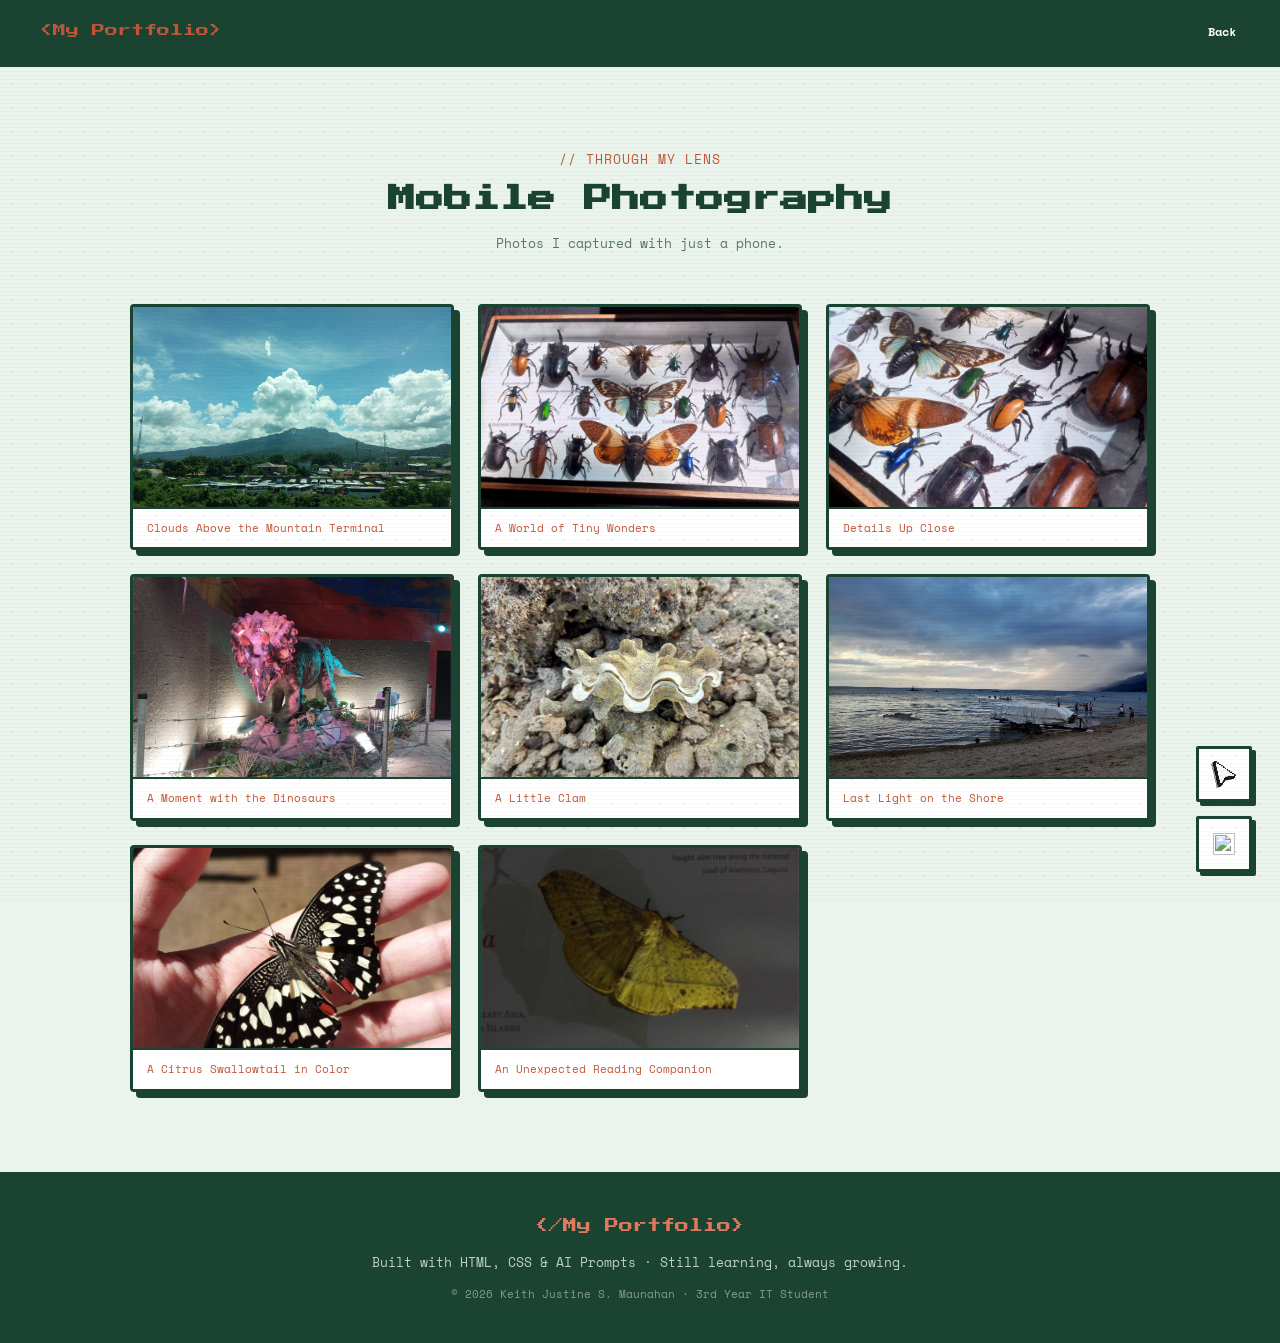
==== commit deb4d5cc: "Up update." ====
--- a/gallery.html
+++ b/gallery.html
@@ -53,93 +53,43 @@
     <div class="gallery-grid">
 
       <div class="gallery-item">
-        <img src="assets/images/optimized/IMG_20231026_111419_089.jpg" alt="Photo 1" class="photo-box" decoding="async" fetchpriority="high" />
-        <div class="caption"><p>Mountain, Terminal, and Clouds</p></div>
+        <img src="assets/images/optimized/IMG_20231026_111419_089.jpg" alt="Mountain, terminal, and clouds" class="photo-box" decoding="async" fetchpriority="high" />
+        <div class="caption"><p>Clouds Above the Mountain Terminal</p></div>
       </div>
 
       <div class="gallery-item">
-        <img src="assets/images/optimized/IMG_20231109_130447_533.jpg" alt="Photo 2" class="photo-box" decoding="async" />
-        <div class="caption"><p>Full Insect Display</p></div>
+        <img src="assets/images/optimized/IMG_20231109_130447_533.jpg" alt="Insect display" class="photo-box" decoding="async" />
+        <div class="caption"><p>A World of Tiny Wonders</p></div>
       </div>
 
       <div class="gallery-item">
-        <img src="assets/images/optimized/IMG_20231109_130508_630.jpg" alt="Photo 3" class="photo-box" decoding="async" />
-        <div class="caption"><p>Close-up Insect Display</p></div>
+        <img src="assets/images/optimized/IMG_20231109_130508_630.jpg" alt="Close-up of an insect display" class="photo-box" decoding="async" />
+        <div class="caption"><p>Details Up Close</p></div>
       </div>
 
       <div class="gallery-item">
-        <img src="assets/images/optimized/IMG_20231109_173409_094.jpg" alt="Photo 4" class="photo-box" loading="lazy" decoding="async" />
-        <div class="caption"><p>Dino Exhibit</p></div>
+        <img src="assets/images/optimized/IMG_20231109_173409_094.jpg" alt="Dinosaur exhibit" class="photo-box" loading="lazy" decoding="async" />
+        <div class="caption"><p>A Moment with the Dinosaurs</p></div>
       </div>
 
       <div class="gallery-item">
-        <img src="assets/images/optimized/IMG_20231228_083316_686.jpg" alt="Photo 5" class="photo-box" loading="lazy" decoding="async" />
-        <div class="caption"><p>Mini Clam</p></div>
+        <img src="assets/images/optimized/IMG_20231228_083316_686.jpg" alt="Miniature clam" class="photo-box" loading="lazy" decoding="async" />
+        <div class="caption"><p>A Little Clam</p></div>
       </div>
 
       <div class="gallery-item">
-        <img src="assets/images/optimized/IMG_20231228_165248_809.jpg" alt="Photo 6" class="photo-box" loading="lazy" decoding="async" />
-        <div class="caption"><p>Dusk, Shore, Boat</p></div>
+        <img src="assets/images/optimized/IMG_20231228_165248_809.jpg" alt="Dusk over the shore with a boat" class="photo-box" loading="lazy" decoding="async" />
+        <div class="caption"><p>Last Light on the Shore</p></div>
       </div>
 
       <div class="gallery-item">
-        <img src="assets/images/optimized/1756724284513.jpg" alt="Photo 7" class="photo-box" loading="lazy" decoding="async" />
-        <div class="caption"><p>Citrus Swallowtail Butterfly</p></div>
+        <img src="assets/images/optimized/1756724284513.jpg" alt="Citrus swallowtail butterfly" class="photo-box" loading="lazy" decoding="async" />
+        <div class="caption"><p>A Citrus Swallowtail in Color</p></div>
       </div>
 
       <div class="gallery-item">
-        <img src="assets/images/optimized/1756746847976.jpg" alt="Photo 8" class="photo-box" loading="lazy" decoding="async" />
-        <div class="caption"><p>Moth that land into my book</p></div>
-      </div>
-
-      <div class="gallery-item">
-        <img src="assets/images/photo-9.jpg" alt="Photo 9" class="photo-box" loading="lazy" decoding="async" />
-        <div class="caption"><p>Add your caption here</p></div>
-      </div>
-
-      <div class="gallery-item">
-        <img src="assets/images/photo-10.jpg" alt="Photo 10" class="photo-box" loading="lazy" decoding="async" />
-        <div class="caption"><p>Add your caption here</p></div>
-      </div>
-
-      <div class="gallery-item">
-        <img src="assets/images/photo-11.jpg" alt="Photo 11" class="photo-box" loading="lazy" decoding="async" />
-        <div class="caption"><p>Add your caption here</p></div>
-      </div>
-
-      <div class="gallery-item">
-        <img src="assets/images/photo-12.jpg" alt="Photo 12" class="photo-box" loading="lazy" decoding="async" />
-        <div class="caption"><p>Add your caption here</p></div>
-      </div>
-
-      <div class="gallery-item">
-        <img src="assets/images/photo-13.jpg" alt="Photo 13" class="photo-box" loading="lazy" decoding="async" />
-        <div class="caption"><p>Add your caption here</p></div>
-      </div>
-
-      <div class="gallery-item">
-        <img src="assets/images/photo-14.jpg" alt="Photo 14" class="photo-box" loading="lazy" decoding="async" />
-        <div class="caption"><p>Add your caption here</p></div>
-      </div>
-
-      <div class="gallery-item">
-        <img src="assets/images/photo-15.jpg" alt="Photo 15" class="photo-box" loading="lazy" decoding="async" />
-        <div class="caption"><p>Add your caption here</p></div>
-      </div>
-
-      <div class="gallery-item">
-        <img src="assets/images/photo-16.jpg" alt="Photo 16" class="photo-box" loading="lazy" decoding="async" />
-        <div class="caption"><p>Add your caption here</p></div>
-      </div>
-
-      <div class="gallery-item">
-        <img src="assets/images/photo-17.jpg" alt="Photo 17" class="photo-box" loading="lazy" decoding="async" />
-        <div class="caption"><p>Add your caption here</p></div>
-      </div>
-
-      <div class="gallery-item">
-        <img src="assets/images/photo-18.jpg" alt="Photo 18" class="photo-box" loading="lazy" decoding="async" />
-        <div class="caption"><p>Add your caption here</p></div>
+        <img src="assets/images/optimized/1756746847976.jpg" alt="Moth resting on a book" class="photo-box" loading="lazy" decoding="async" />
+        <div class="caption"><p>An Unexpected Reading Companion</p></div>
       </div>
 
     </div>
--- a/assets/css/style.css
+++ b/assets/css/style.css
@@ -1377,6 +1377,15 @@
 @media (prefers-reduced-motion: reduce) {
   html {
     scroll-behavior: auto;
+  }
+
+  *,
+  *::before,
+  *::after {
+    animation-duration: 0.01ms !important;
+    animation-iteration-count: 1 !important;
+    scroll-behavior: auto !important;
+    transition-duration: 0.01ms !important;
   }
 
   .pixel-particles span {
